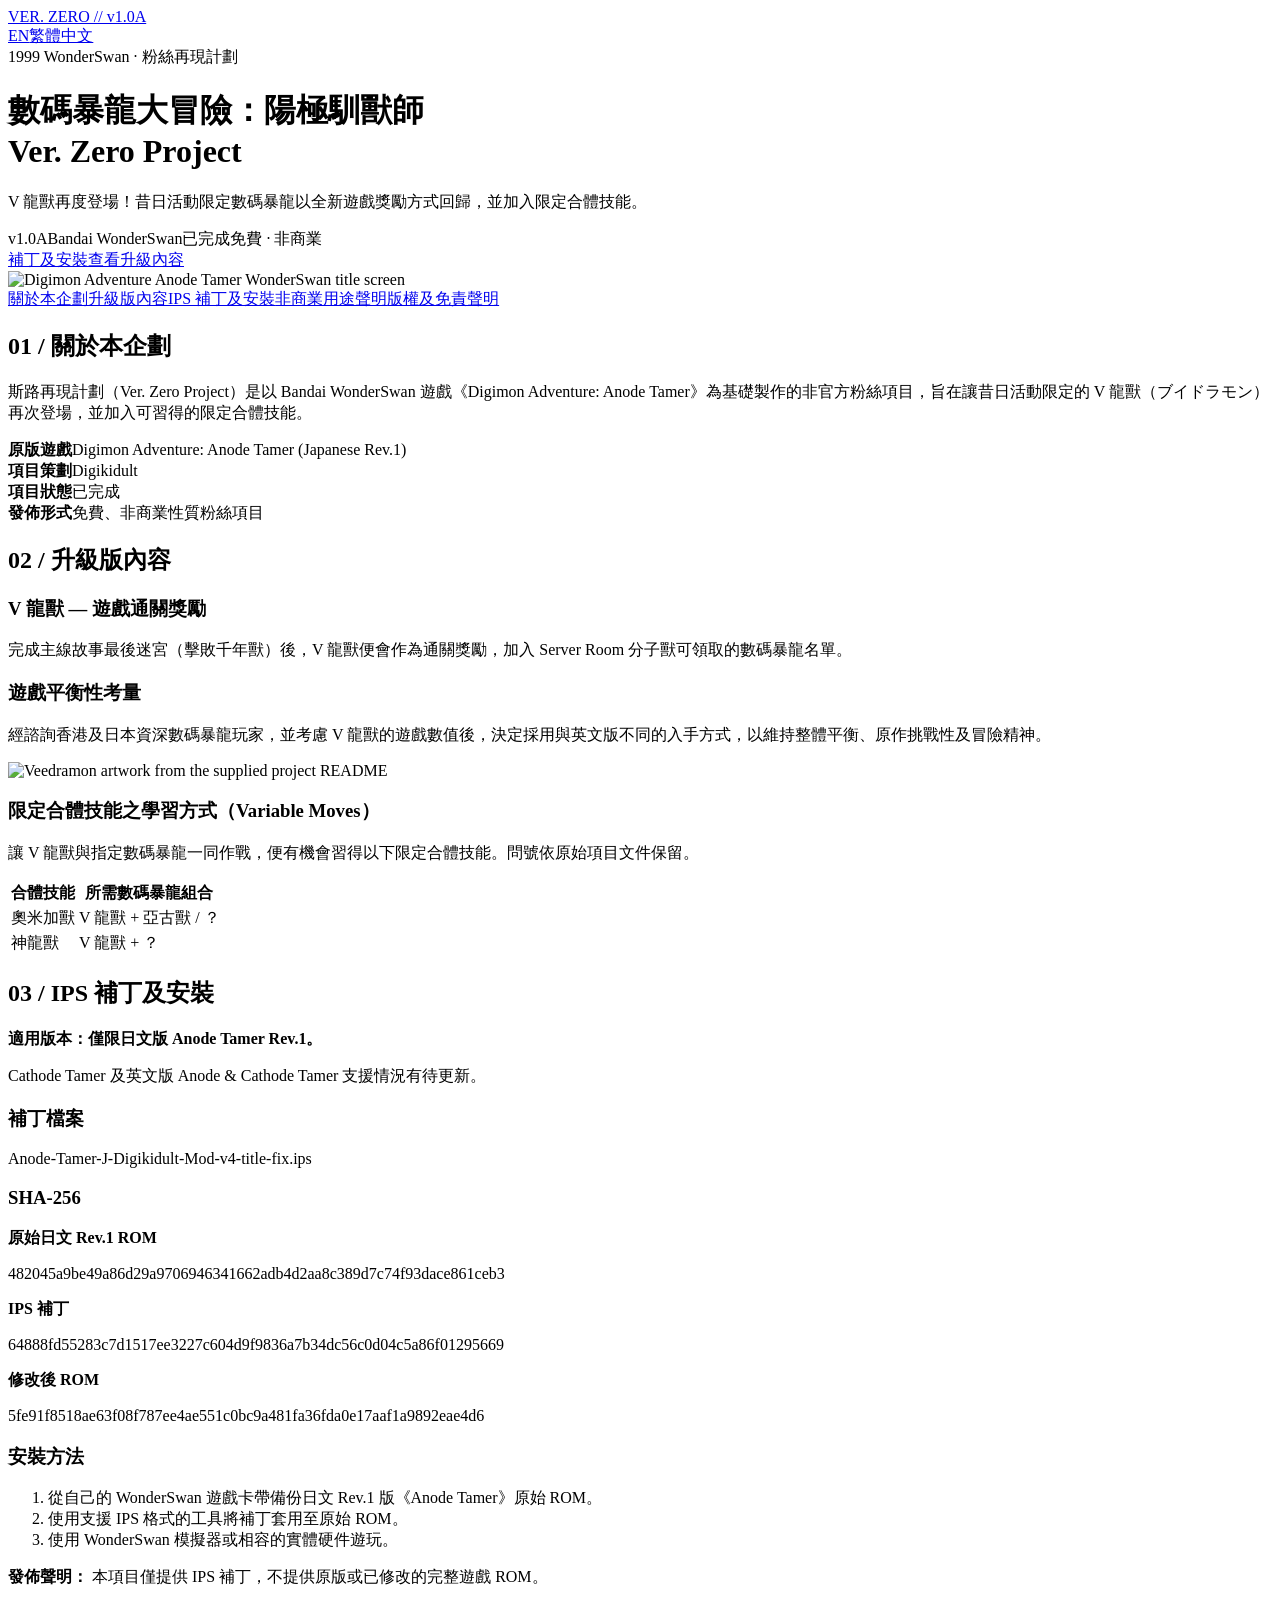
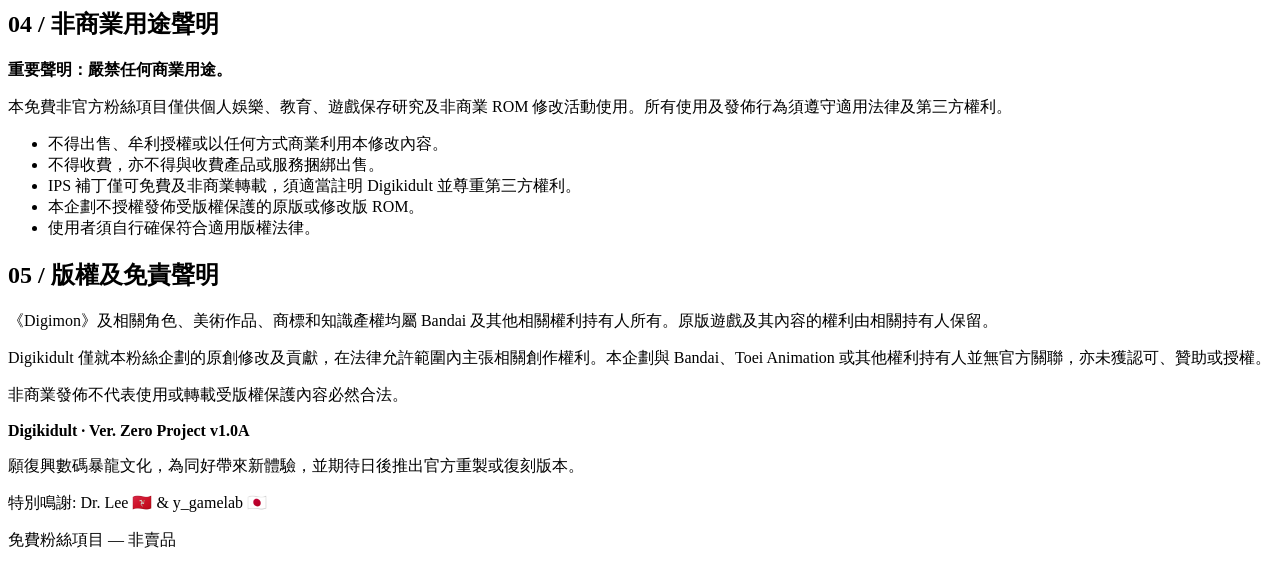
==== index-zh-TW.html @ 40cfbc39 "Add files via upload" ====
<!doctype html><html lang="zh-Hant"><head><meta charset="utf-8"><meta name="viewport" content="width=device-width,initial-scale=1"><meta name="description" content="Digimon Adventure: Anode Tamer — Ver. Zero Project v1.0A. Free non-commercial WonderSwan fan-made IPS patch."><title>Ver. Zero Project v1.0A — 繁體中文</title><link rel="stylesheet" href="assets/style.css"><link rel="alternate" hreflang="en" href="index.html"><link rel="alternate" hreflang="zh-Hant" href="index-zh-TW.html"></head><body><header class="top"><div class="wrap topin"><a class="brand" href="#top">VER. ZERO // v1.0A</a><div class="lang" aria-label="Language"><a href="index.html" >EN</a><a href="index-zh-TW.html" aria-current="page">繁體中文</a></div></div></header><main id="top"><div class="wrap"><div class="hero"><div class="eyebrow">1999 WonderSwan · 粉絲再現計劃</div><h1>數碼暴龍大冒險：陽極馴獸師<br>Ver. Zero Project</h1><p class="lead">V 龍獸再度登場！昔日活動限定數碼暴龍以全新遊戲獎勵方式回歸，並加入限定合體技能。</p><div class="chips"><span class="chip">v1.0A</span><span class="chip">Bandai WonderSwan</span><span class="chip">已完成</span><span class="chip">免費 · 非商業</span></div><div class="actions"><a class="btn" href="#patch">補丁及安裝</a><a class="btn alt" href="#features">查看升級內容</a></div><img class="heroimg" src="assets/title-screen.jpg" alt="Digimon Adventure Anode Tamer WonderSwan title screen"></div><nav class="links" aria-label="Sections"><a href="#about">關於本企劃</a><a href="#features">升級版內容</a><a href="#patch">IPS 補丁及安裝</a><a href="#terms">非商業用途聲明</a><a href="#legal">版權及免責聲明</a></nav></div>
<section class="content" id="about"><div class="wrap"><h2>01 / 關於本企劃</h2><p>斯路再現計劃（Ver. Zero Project）是以 Bandai WonderSwan 遊戲《Digimon Adventure: Anode Tamer》為基礎製作的非官方粉絲項目，旨在讓昔日活動限定的 V 龍獸（ブイドラモン）再次登場，並加入可習得的限定合體技能。</p><div class="meta"><div><strong>原版遊戲</strong>Digimon Adventure: Anode Tamer (Japanese Rev.1)</div><div><strong>項目策劃</strong>Digikidult</div><div><strong>項目狀態</strong>已完成</div><div><strong>發佈形式</strong>免費、非商業性質粉絲項目</div></div></div></section>
<section class="content" id="features"><div class="wrap"><h2>02 / 升級版內容</h2><div class="feature"><div><h3>V 龍獸 — 遊戲通關獎勵</h3><p>完成主線故事最後迷宮（擊敗千年獸）後，V 龍獸便會作為通關獎勵，加入 Server Room 分子獸可領取的數碼暴龍名單。</p><h3>遊戲平衡性考量</h3><p>經諮詢香港及日本資深數碼暴龍玩家，並考慮 V 龍獸的遊戲數值後，決定採用與英文版不同的入手方式，以維持整體平衡、原作挑戰性及冒險精神。</p></div><img src="assets/veedramon.jpg" alt="Veedramon artwork from the supplied project README"></div><div class="panel"><h3>限定合體技能之學習方式（Variable Moves）</h3><p>讓 V 龍獸與指定數碼暴龍一同作戰，便有機會習得以下限定合體技能。問號依原始項目文件保留。</p><div class="tablewrap"><table><thead><tr><th>合體技能</th><th>所需數碼暴龍組合</th></tr></thead><tbody><tr><td>奧米加獸</td><td>V 龍獸 + 亞古獸 / ？</td></tr><tr><td>神龍獸</td><td>V 龍獸 + ？</td></tr></tbody></table></div></div></div></section>
<section class="content" id="patch"><div class="wrap"><h2>03 / IPS 補丁及安裝</h2><div class="notice"><strong>適用版本：僅限日文版 Anode Tamer Rev.1。</strong><p>Cathode Tamer 及英文版 Anode & Cathode Tamer 支援情況有待更新。</p></div><h3>補丁檔案</h3><div class="hash">Anode-Tamer-J-Digikidult-Mod-v4-title-fix.ips</div><h3>SHA-256</h3><p><strong>原始日文 Rev.1 ROM</strong></p><div class="hash">482045a9be49a86d29a9706946341662adb4d2aa8c389d7c74f93dace861ceb3</div><p><strong>IPS 補丁</strong></p><div class="hash">64888fd55283c7d1517ee3227c604d9f9836a7b34dc56c0d04c5a86f01295669</div><p><strong>修改後 ROM</strong></p><div class="hash">5fe91f8518ae63f08f787ee4ae551c0bc9a481fa36fda0e17aaf1a9892eae4d6</div><h3>安裝方法</h3><ol><li>從自己的 WonderSwan 遊戲卡帶備份日文 Rev.1 版《Anode Tamer》原始 ROM。</li><li>使用支援 IPS 格式的工具將補丁套用至原始 ROM。</li><li>使用 WonderSwan 模擬器或相容的實體硬件遊玩。</li></ol><p><strong>發佈聲明：</strong> 本項目僅提供 IPS 補丁，不提供原版或已修改的完整遊戲 ROM。</p></div></section>
<section class="content" id="terms"><div class="wrap"><h2>04 / 非商業用途聲明</h2><div class="notice"><strong>重要聲明：嚴禁任何商業用途。</strong></div><p>本免費非官方粉絲項目僅供個人娛樂、教育、遊戲保存研究及非商業 ROM 修改活動使用。所有使用及發佈行為須遵守適用法律及第三方權利。</p><ul><li>不得出售、牟利授權或以任何方式商業利用本修改內容。</li><li>不得收費，亦不得與收費產品或服務捆綁出售。</li><li>IPS 補丁僅可免費及非商業轉載，須適當註明 Digikidult 並尊重第三方權利。</li><li>本企劃不授權發佈受版權保護的原版或修改版 ROM。</li><li>使用者須自行確保符合適用版權法律。</li></ul></div></section>
<section class="content" id="legal"><div class="wrap"><h2>05 / 版權及免責聲明</h2><p>《Digimon》及相關角色、美術作品、商標和知識產權均屬 Bandai 及其他相關權利持有人所有。原版遊戲及其內容的權利由相關持有人保留。</p><p>Digikidult 僅就本粉絲企劃的原創修改及貢獻，在法律允許範圍內主張相關創作權利。本企劃與 Bandai、Toei Animation 或其他權利持有人並無官方關聯，亦未獲認可、贊助或授權。</p><p>非商業發佈不代表使用或轉載受版權保護內容必然合法。</p></div></section></main><footer><div class="wrap"><strong>Digikidult · Ver. Zero Project v1.0A</strong><p>願復興數碼暴龍文化，為同好帶來新體驗，並期待日後推出官方重製或復刻版本。</p><p>特別鳴謝: Dr. Lee 🇮🇲 &amp; y_gamelab 🇯🇵</p><p>免費粉絲項目 — 非賣品</p></div></footer><script src="assets/site.js" defer></script></body></html>
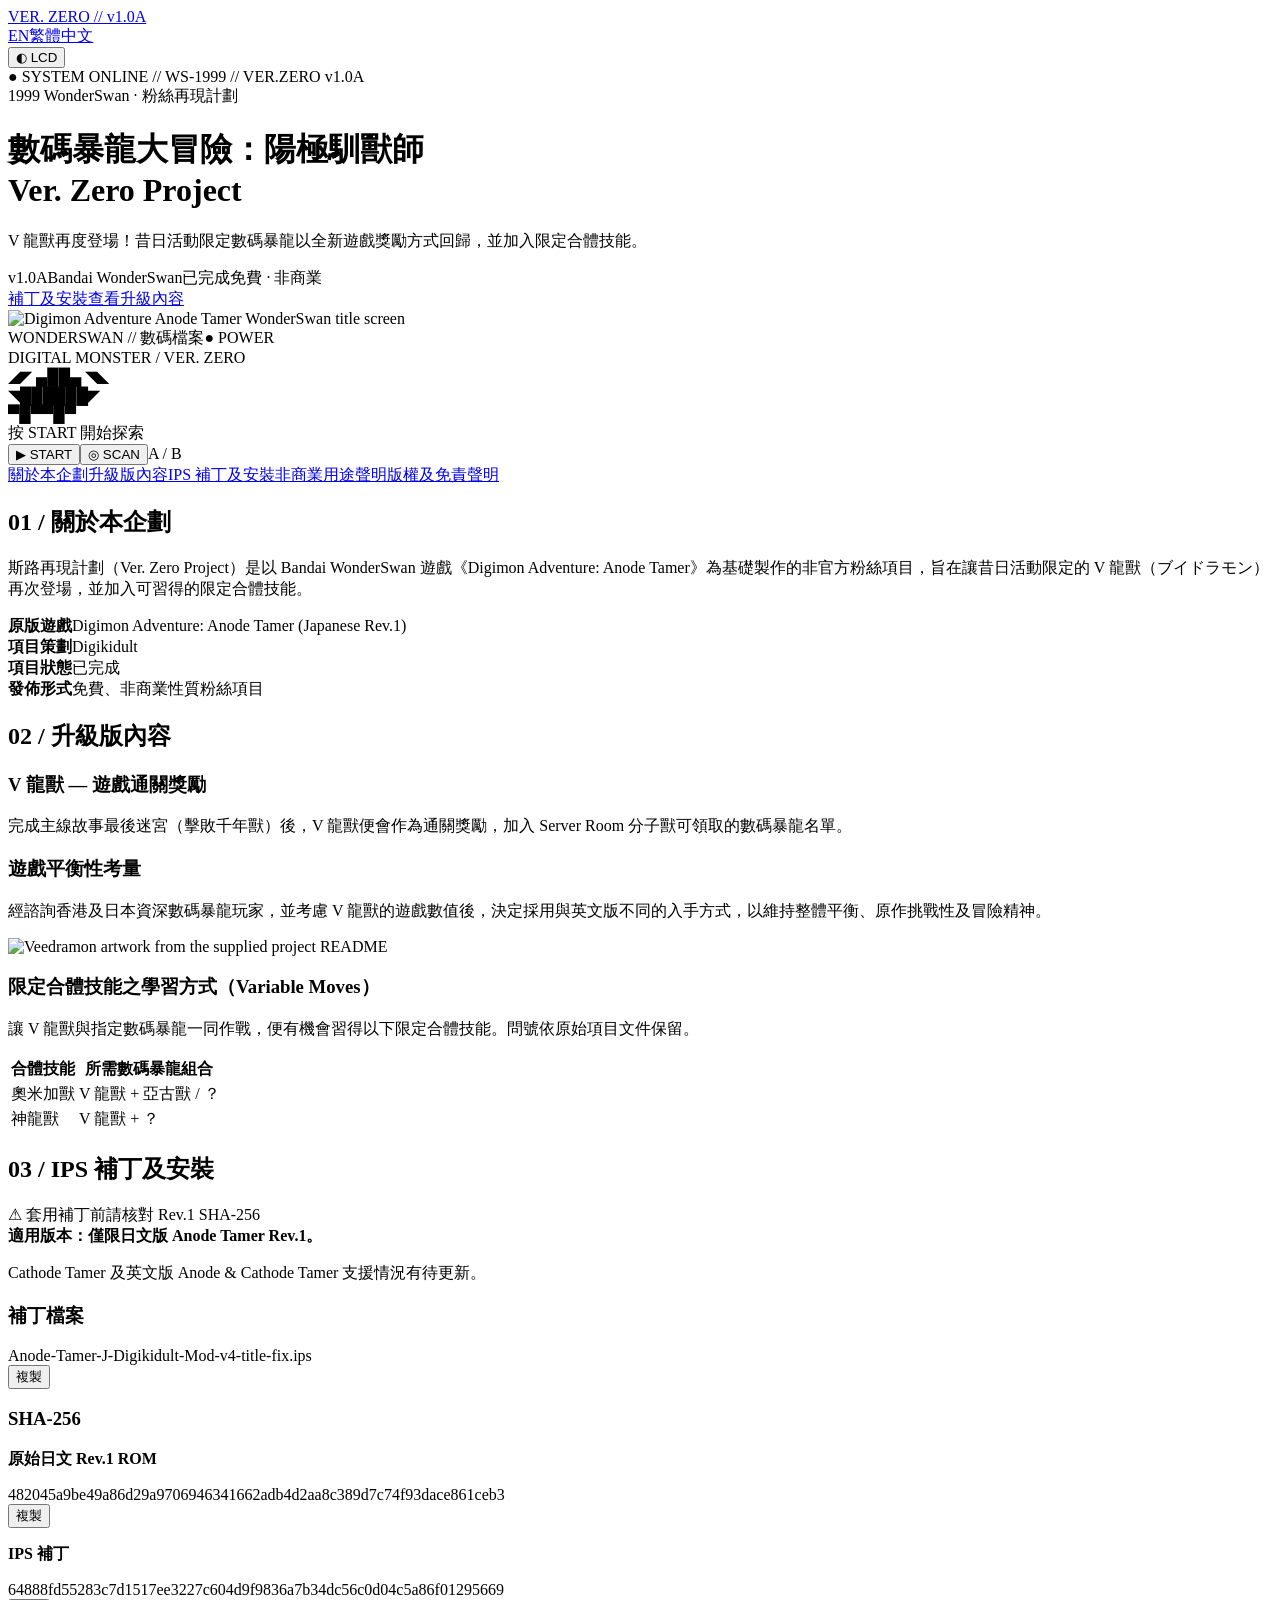
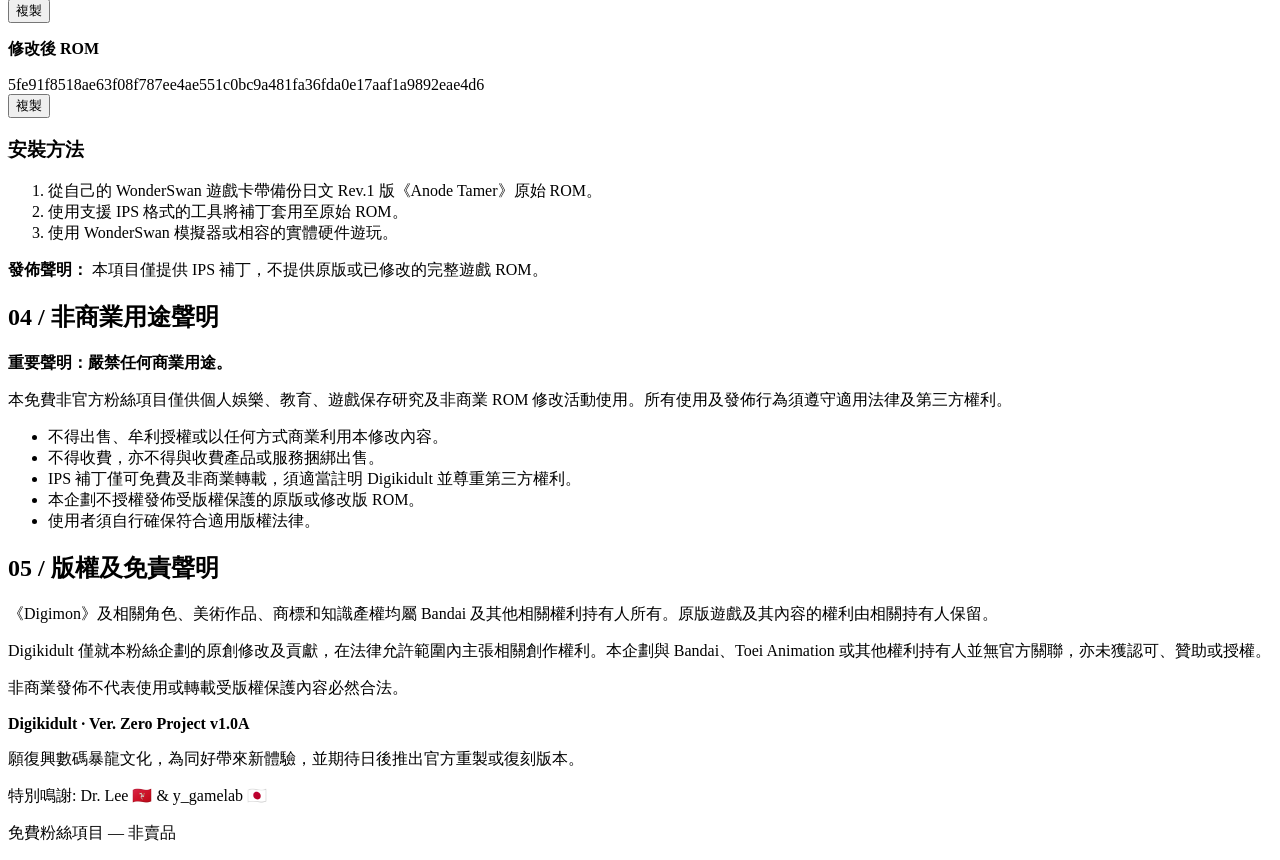
==== commit 31830be5: "Add files via upload" ====
--- a/index-zh-TW.html
+++ b/index-zh-TW.html
@@ -1,6 +1,7 @@
-<!doctype html><html lang="zh-Hant"><head><meta charset="utf-8"><meta name="viewport" content="width=device-width,initial-scale=1"><meta name="description" content="Digimon Adventure: Anode Tamer — Ver. Zero Project v1.0A. Free non-commercial WonderSwan fan-made IPS patch."><title>Ver. Zero Project v1.0A — 繁體中文</title><link rel="stylesheet" href="assets/style.css"><link rel="alternate" hreflang="en" href="index.html"><link rel="alternate" hreflang="zh-Hant" href="index-zh-TW.html"></head><body><header class="top"><div class="wrap topin"><a class="brand" href="#top">VER. ZERO // v1.0A</a><div class="lang" aria-label="Language"><a href="index.html" >EN</a><a href="index-zh-TW.html" aria-current="page">繁體中文</a></div></div></header><main id="top"><div class="wrap"><div class="hero"><div class="eyebrow">1999 WonderSwan · 粉絲再現計劃</div><h1>數碼暴龍大冒險：陽極馴獸師<br>Ver. Zero Project</h1><p class="lead">V 龍獸再度登場！昔日活動限定數碼暴龍以全新遊戲獎勵方式回歸，並加入限定合體技能。</p><div class="chips"><span class="chip">v1.0A</span><span class="chip">Bandai WonderSwan</span><span class="chip">已完成</span><span class="chip">免費 · 非商業</span></div><div class="actions"><a class="btn" href="#patch">補丁及安裝</a><a class="btn alt" href="#features">查看升級內容</a></div><img class="heroimg" src="assets/title-screen.jpg" alt="Digimon Adventure Anode Tamer WonderSwan title screen"></div><nav class="links" aria-label="Sections"><a href="#about">關於本企劃</a><a href="#features">升級版內容</a><a href="#patch">IPS 補丁及安裝</a><a href="#terms">非商業用途聲明</a><a href="#legal">版權及免責聲明</a></nav></div>
+<!DOCTYPE html>
+<html lang="zh-Hant"><head><meta charset="utf-8"/><meta content="width=device-width,initial-scale=1" name="viewport"/><meta content="Digimon Adventure: Anode Tamer — Ver. Zero Project v1.0A. Free non-commercial WonderSwan fan-made IPS patch." name="description"/><title>Ver. Zero Project v1.0A — 繁體中文</title><link href="assets/style.css" rel="stylesheet"/><link href="index.html" hreflang="en" rel="alternate"/><link href="index-zh-TW.html" hreflang="zh-Hant" rel="alternate"/></head><body data-lang="zh"><header class="top"><div class="wrap topin"><a class="brand" href="#top">VER. ZERO // v1.0A</a><div aria-label="Language" class="lang"><a href="index.html">EN</a><a aria-current="page" href="index-zh-TW.html">繁體中文</a></div><button aria-label="Toggle LCD color theme" id="theme-button" title="Toggle LCD theme" type="button">◐ LCD</button></div></header><main id="top"><div class="wrap"><div class="hero pixel-frame"><div aria-label="System status" class="bootbar">● SYSTEM ONLINE    //    WS-1999    //    VER.ZERO v1.0A</div><div class="eyebrow">1999 WonderSwan · 粉絲再現計劃</div><h1>數碼暴龍大冒險：陽極馴獸師<br/>Ver. Zero Project</h1><p class="lead">V 龍獸再度登場！昔日活動限定數碼暴龍以全新遊戲獎勵方式回歸，並加入限定合體技能。</p><div class="chips"><span class="chip">v1.0A</span><span class="chip">Bandai WonderSwan</span><span class="chip">已完成</span><span class="chip">免費 · 非商業</span></div><div class="actions"><a class="btn" href="#patch">補丁及安裝</a><a class="btn alt" href="#features">查看升級內容</a></div><img alt="Digimon Adventure Anode Tamer WonderSwan title screen" class="heroimg zoomable" decoding="async" loading="lazy" src="assets/title-screen.jpg" tabindex="0" title="點擊放大"/><div aria-label="Interactive retro console" class="device-console"><div class="console-top"><span>WONDERSWAN // 數碼檔案</span><span class="power-led">● POWER</span></div><div class="lcd"><div class="lcd-label">DIGITAL MONSTER / VER. ZERO</div><div aria-hidden="true" class="lcd-creature">◢◤ ▄██▄ ◥◣<br/>◥██████◤<br/> ▀█▀▀█▀ </div><div aria-live="polite" id="lcd-message">按 START 開始探索</div><div class="lcd-meter"><span></span><span></span><span></span><span></span><span></span><span></span><span></span><span></span><span></span></div></div><div class="console-controls"><button class="retro-button" id="start-button" type="button">▶ START</button><button class="retro-button" id="scan-button" type="button">◎ SCAN</button><span class="console-tip">A / B</span></div></div></div><nav aria-label="Sections" class="links"><a href="#about">關於本企劃</a><a href="#features">升級版內容</a><a href="#patch">IPS 補丁及安裝</a><a href="#terms">非商業用途聲明</a><a href="#legal">版權及免責聲明</a></nav></div>
 <section class="content" id="about"><div class="wrap"><h2>01 / 關於本企劃</h2><p>斯路再現計劃（Ver. Zero Project）是以 Bandai WonderSwan 遊戲《Digimon Adventure: Anode Tamer》為基礎製作的非官方粉絲項目，旨在讓昔日活動限定的 V 龍獸（ブイドラモン）再次登場，並加入可習得的限定合體技能。</p><div class="meta"><div><strong>原版遊戲</strong>Digimon Adventure: Anode Tamer (Japanese Rev.1)</div><div><strong>項目策劃</strong>Digikidult</div><div><strong>項目狀態</strong>已完成</div><div><strong>發佈形式</strong>免費、非商業性質粉絲項目</div></div></div></section>
-<section class="content" id="features"><div class="wrap"><h2>02 / 升級版內容</h2><div class="feature"><div><h3>V 龍獸 — 遊戲通關獎勵</h3><p>完成主線故事最後迷宮（擊敗千年獸）後，V 龍獸便會作為通關獎勵，加入 Server Room 分子獸可領取的數碼暴龍名單。</p><h3>遊戲平衡性考量</h3><p>經諮詢香港及日本資深數碼暴龍玩家，並考慮 V 龍獸的遊戲數值後，決定採用與英文版不同的入手方式，以維持整體平衡、原作挑戰性及冒險精神。</p></div><img src="assets/veedramon.jpg" alt="Veedramon artwork from the supplied project README"></div><div class="panel"><h3>限定合體技能之學習方式（Variable Moves）</h3><p>讓 V 龍獸與指定數碼暴龍一同作戰，便有機會習得以下限定合體技能。問號依原始項目文件保留。</p><div class="tablewrap"><table><thead><tr><th>合體技能</th><th>所需數碼暴龍組合</th></tr></thead><tbody><tr><td>奧米加獸</td><td>V 龍獸 + 亞古獸 / ？</td></tr><tr><td>神龍獸</td><td>V 龍獸 + ？</td></tr></tbody></table></div></div></div></section>
-<section class="content" id="patch"><div class="wrap"><h2>03 / IPS 補丁及安裝</h2><div class="notice"><strong>適用版本：僅限日文版 Anode Tamer Rev.1。</strong><p>Cathode Tamer 及英文版 Anode & Cathode Tamer 支援情況有待更新。</p></div><h3>補丁檔案</h3><div class="hash">Anode-Tamer-J-Digikidult-Mod-v4-title-fix.ips</div><h3>SHA-256</h3><p><strong>原始日文 Rev.1 ROM</strong></p><div class="hash">482045a9be49a86d29a9706946341662adb4d2aa8c389d7c74f93dace861ceb3</div><p><strong>IPS 補丁</strong></p><div class="hash">64888fd55283c7d1517ee3227c604d9f9836a7b34dc56c0d04c5a86f01295669</div><p><strong>修改後 ROM</strong></p><div class="hash">5fe91f8518ae63f08f787ee4ae551c0bc9a481fa36fda0e17aaf1a9892eae4d6</div><h3>安裝方法</h3><ol><li>從自己的 WonderSwan 遊戲卡帶備份日文 Rev.1 版《Anode Tamer》原始 ROM。</li><li>使用支援 IPS 格式的工具將補丁套用至原始 ROM。</li><li>使用 WonderSwan 模擬器或相容的實體硬件遊玩。</li></ol><p><strong>發佈聲明：</strong> 本項目僅提供 IPS 補丁，不提供原版或已修改的完整遊戲 ROM。</p></div></section>
+<section class="content" id="features"><div class="wrap"><h2>02 / 升級版內容</h2><div class="feature"><div><h3>V 龍獸 — 遊戲通關獎勵</h3><p>完成主線故事最後迷宮（擊敗千年獸）後，V 龍獸便會作為通關獎勵，加入 Server Room 分子獸可領取的數碼暴龍名單。</p><h3>遊戲平衡性考量</h3><p>經諮詢香港及日本資深數碼暴龍玩家，並考慮 V 龍獸的遊戲數值後，決定採用與英文版不同的入手方式，以維持整體平衡、原作挑戰性及冒險精神。</p></div><img alt="Veedramon artwork from the supplied project README" class="zoomable" decoding="async" loading="lazy" src="assets/veedramon.jpg" tabindex="0" title="點擊放大"/></div><div class="panel"><h3>限定合體技能之學習方式（Variable Moves）</h3><p>讓 V 龍獸與指定數碼暴龍一同作戰，便有機會習得以下限定合體技能。問號依原始項目文件保留。</p><div class="tablewrap"><table><thead><tr><th>合體技能</th><th>所需數碼暴龍組合</th></tr></thead><tbody><tr><td>奧米加獸</td><td>V 龍獸 + 亞古獸 / ？</td></tr><tr><td>神龍獸</td><td>V 龍獸 + ？</td></tr></tbody></table></div></div></div></section>
+<section class="content" id="patch"><div class="wrap"><h2>03 / IPS 補丁及安裝</h2><div class="patch-warning">⚠ 套用補丁前請核對 Rev.1 SHA-256</div><div class="notice"><strong>適用版本：僅限日文版 Anode Tamer Rev.1。</strong><p>Cathode Tamer 及英文版 Anode &amp; Cathode Tamer 支援情況有待更新。</p></div><h3>補丁檔案</h3><div class="hash-row"><div class="hash">Anode-Tamer-J-Digikidult-Mod-v4-title-fix.ips</div><button aria-label="Copy hash or filename" class="copy-btn" data-copy="Anode-Tamer-J-Digikidult-Mod-v4-title-fix.ips" type="button">複製</button></div><h3>SHA-256</h3><p><strong>原始日文 Rev.1 ROM</strong></p><div class="hash-row"><div class="hash">482045a9be49a86d29a9706946341662adb4d2aa8c389d7c74f93dace861ceb3</div><button aria-label="Copy hash or filename" class="copy-btn" data-copy="482045a9be49a86d29a9706946341662adb4d2aa8c389d7c74f93dace861ceb3" type="button">複製</button></div><p><strong>IPS 補丁</strong></p><div class="hash-row"><div class="hash">64888fd55283c7d1517ee3227c604d9f9836a7b34dc56c0d04c5a86f01295669</div><button aria-label="Copy hash or filename" class="copy-btn" data-copy="64888fd55283c7d1517ee3227c604d9f9836a7b34dc56c0d04c5a86f01295669" type="button">複製</button></div><p><strong>修改後 ROM</strong></p><div class="hash-row"><div class="hash">5fe91f8518ae63f08f787ee4ae551c0bc9a481fa36fda0e17aaf1a9892eae4d6</div><button aria-label="Copy hash or filename" class="copy-btn" data-copy="5fe91f8518ae63f08f787ee4ae551c0bc9a481fa36fda0e17aaf1a9892eae4d6" type="button">複製</button></div><h3>安裝方法</h3><ol><li>從自己的 WonderSwan 遊戲卡帶備份日文 Rev.1 版《Anode Tamer》原始 ROM。</li><li>使用支援 IPS 格式的工具將補丁套用至原始 ROM。</li><li>使用 WonderSwan 模擬器或相容的實體硬件遊玩。</li></ol><p><strong>發佈聲明：</strong> 本項目僅提供 IPS 補丁，不提供原版或已修改的完整遊戲 ROM。</p></div></section>
 <section class="content" id="terms"><div class="wrap"><h2>04 / 非商業用途聲明</h2><div class="notice"><strong>重要聲明：嚴禁任何商業用途。</strong></div><p>本免費非官方粉絲項目僅供個人娛樂、教育、遊戲保存研究及非商業 ROM 修改活動使用。所有使用及發佈行為須遵守適用法律及第三方權利。</p><ul><li>不得出售、牟利授權或以任何方式商業利用本修改內容。</li><li>不得收費，亦不得與收費產品或服務捆綁出售。</li><li>IPS 補丁僅可免費及非商業轉載，須適當註明 Digikidult 並尊重第三方權利。</li><li>本企劃不授權發佈受版權保護的原版或修改版 ROM。</li><li>使用者須自行確保符合適用版權法律。</li></ul></div></section>
-<section class="content" id="legal"><div class="wrap"><h2>05 / 版權及免責聲明</h2><p>《Digimon》及相關角色、美術作品、商標和知識產權均屬 Bandai 及其他相關權利持有人所有。原版遊戲及其內容的權利由相關持有人保留。</p><p>Digikidult 僅就本粉絲企劃的原創修改及貢獻，在法律允許範圍內主張相關創作權利。本企劃與 Bandai、Toei Animation 或其他權利持有人並無官方關聯，亦未獲認可、贊助或授權。</p><p>非商業發佈不代表使用或轉載受版權保護內容必然合法。</p></div></section></main><footer><div class="wrap"><strong>Digikidult · Ver. Zero Project v1.0A</strong><p>願復興數碼暴龍文化，為同好帶來新體驗，並期待日後推出官方重製或復刻版本。</p><p>特別鳴謝: Dr. Lee 🇮🇲 &amp; y_gamelab 🇯🇵</p><p>免費粉絲項目 — 非賣品</p></div></footer><script src="assets/site.js" defer></script></body></html>+<section class="content" id="legal"><div class="wrap"><h2>05 / 版權及免責聲明</h2><p>《Digimon》及相關角色、美術作品、商標和知識產權均屬 Bandai 及其他相關權利持有人所有。原版遊戲及其內容的權利由相關持有人保留。</p><p>Digikidult 僅就本粉絲企劃的原創修改及貢獻，在法律允許範圍內主張相關創作權利。本企劃與 Bandai、Toei Animation 或其他權利持有人並無官方關聯，亦未獲認可、贊助或授權。</p><p>非商業發佈不代表使用或轉載受版權保護內容必然合法。</p></div></section></main><footer><div class="wrap"><strong>Digikidult · Ver. Zero Project v1.0A</strong><p>願復興數碼暴龍文化，為同好帶來新體驗，並期待日後推出官方重製或復刻版本。</p><p>特別鳴謝: Dr. Lee 🇮🇲 &amp; y_gamelab 🇯🇵</p><p>免費粉絲項目 — 非賣品</p></div></footer><script defer="" src="assets/site.js"></script><dialog aria-label="Image preview" id="image-dialog"><button aria-label="Close" class="dialog-close" type="button">✕</button><img alt="Enlarged project image"/></dialog></body></html>
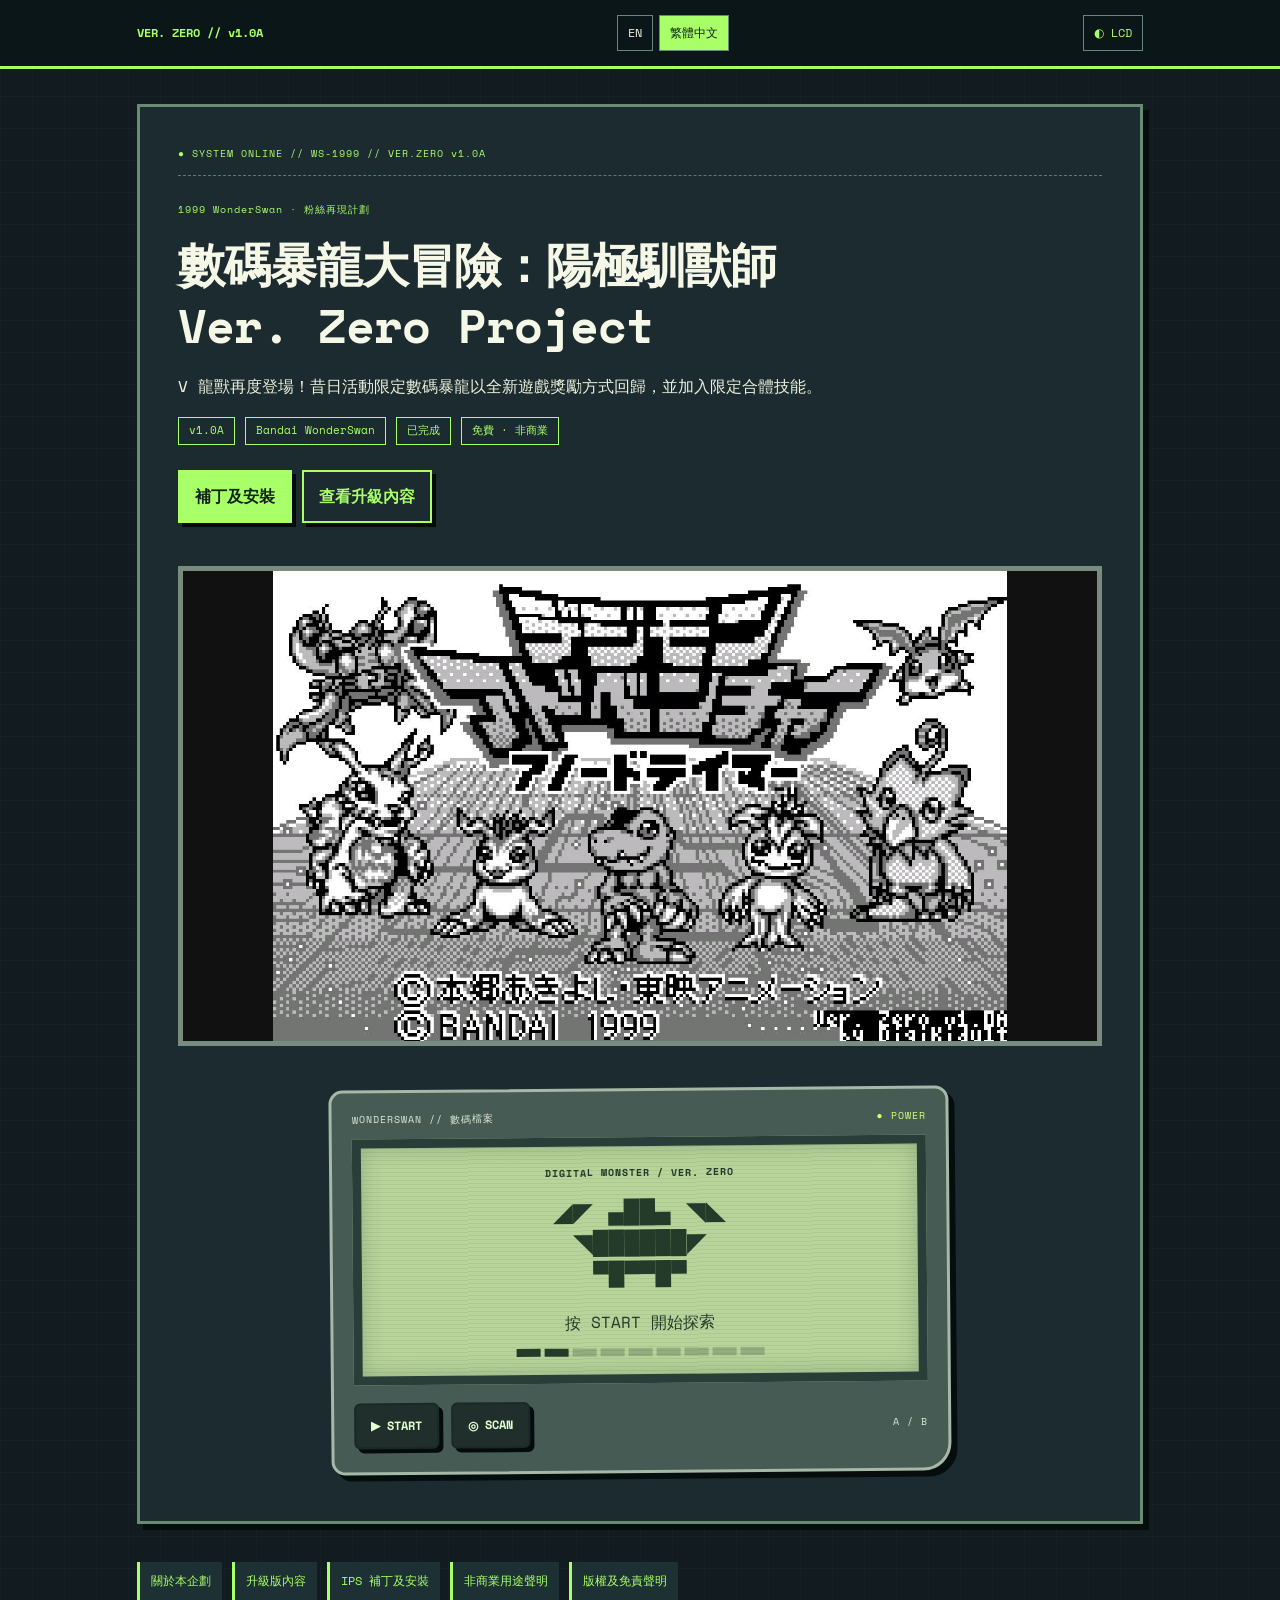
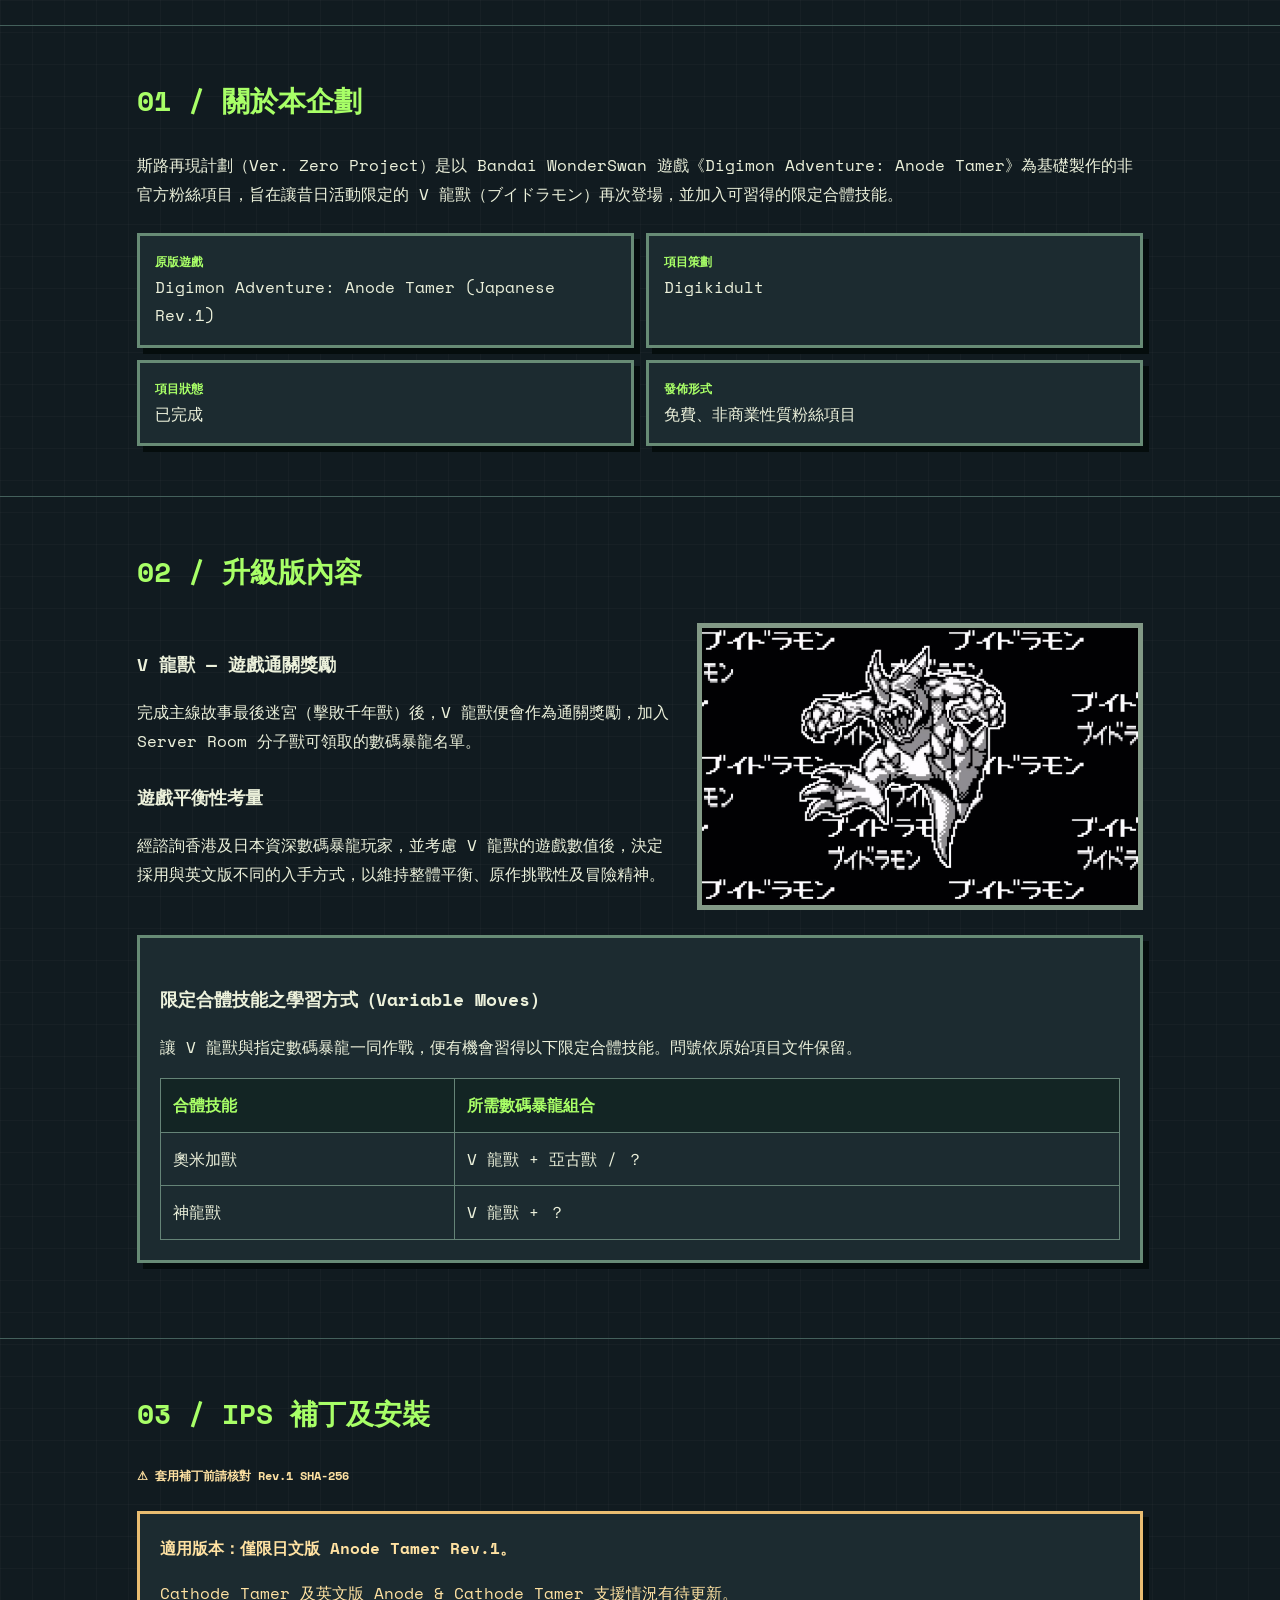
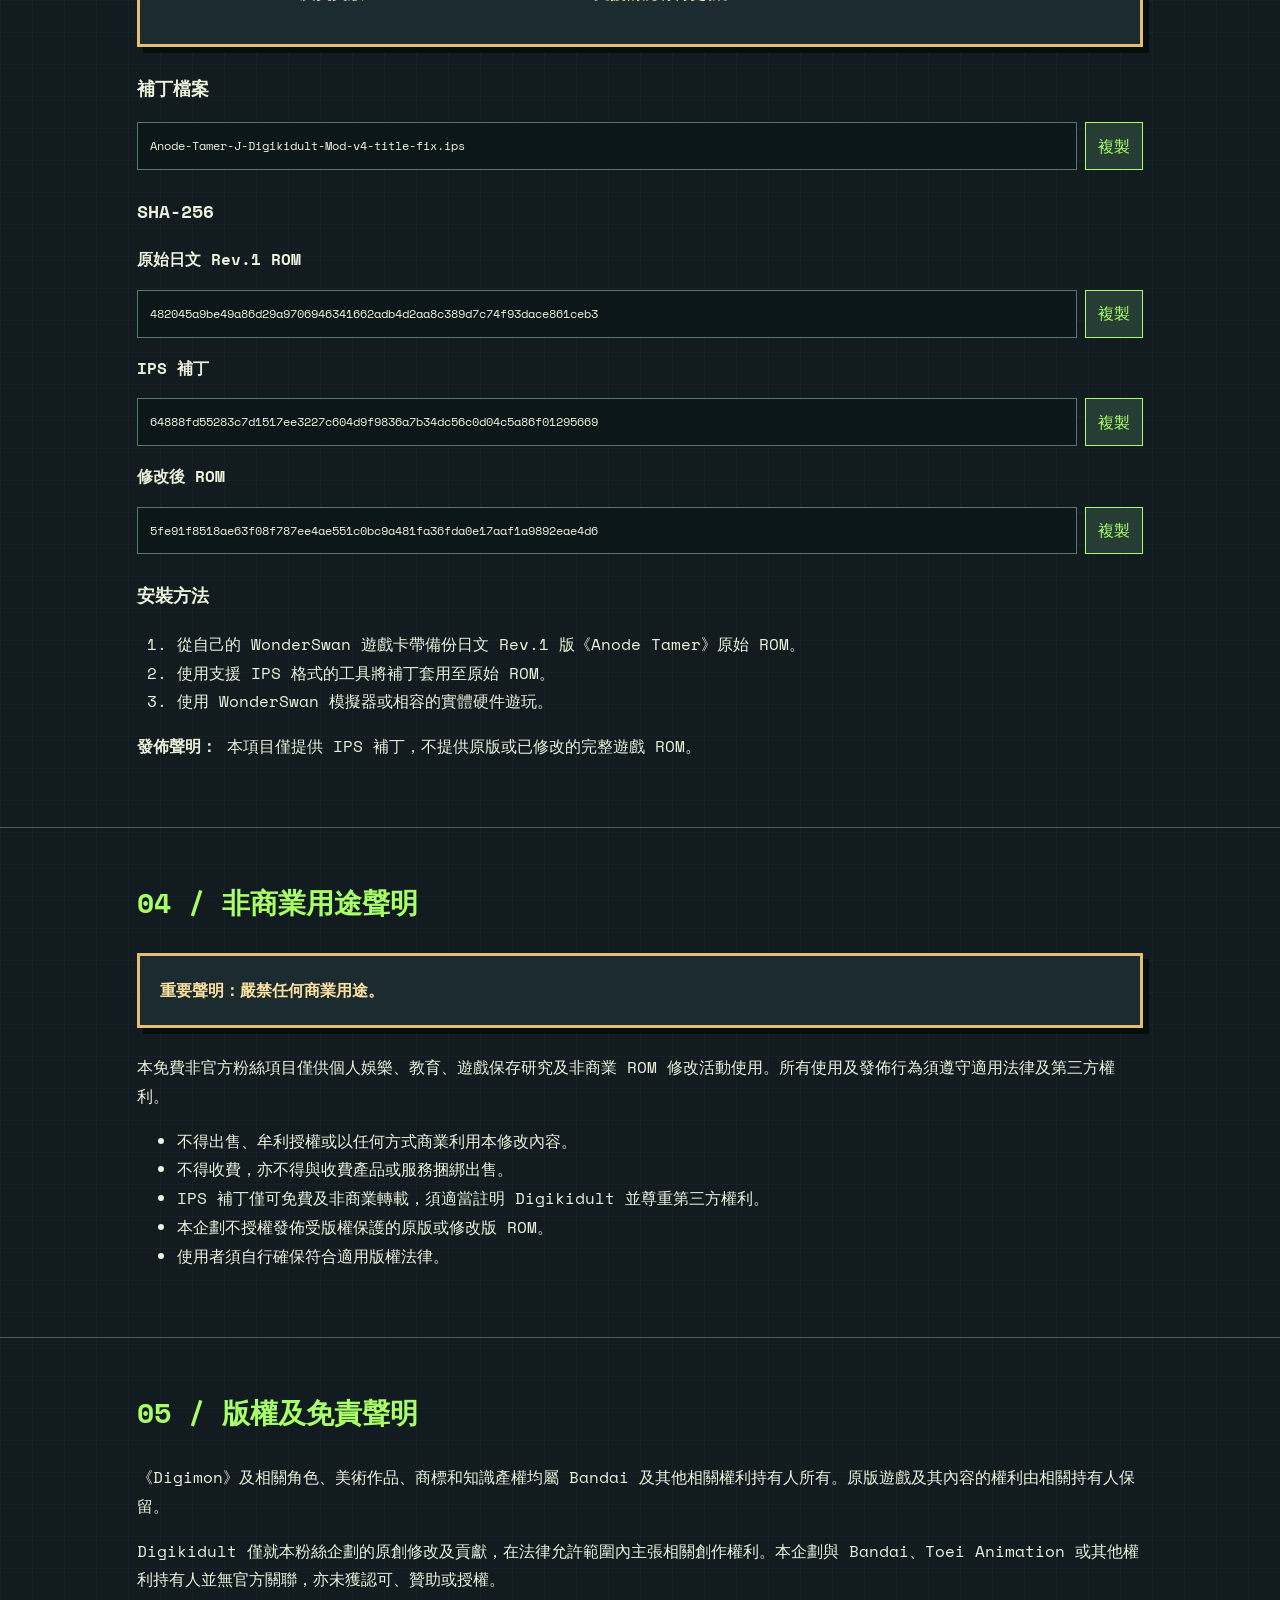
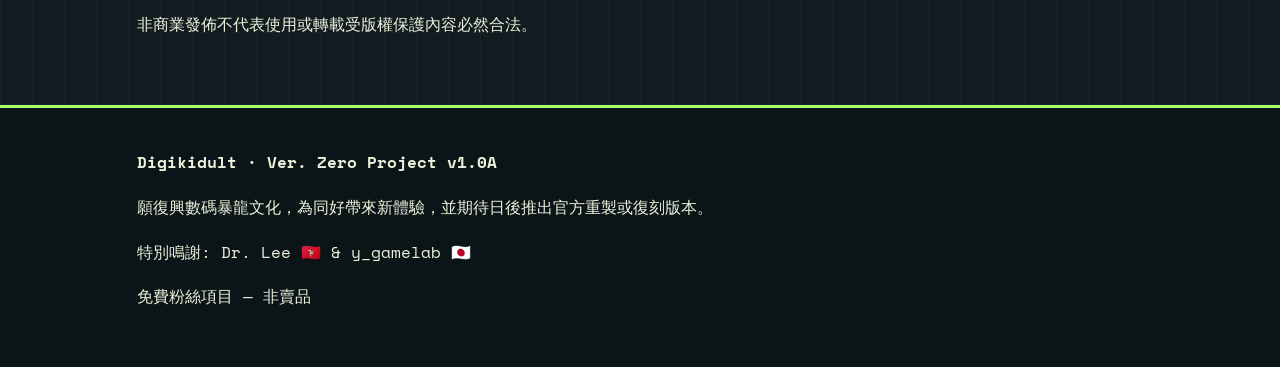
==== commit 37cd4fe1: "Add files via upload" ====
--- a/index-zh-TW.html
+++ b/index-zh-TW.html
@@ -1,7 +1,10 @@
 <!DOCTYPE html>
-<html lang="zh-Hant"><head><meta charset="utf-8"/><meta content="width=device-width,initial-scale=1" name="viewport"/><meta content="Digimon Adventure: Anode Tamer — Ver. Zero Project v1.0A. Free non-commercial WonderSwan fan-made IPS patch." name="description"/><title>Ver. Zero Project v1.0A — 繁體中文</title><link href="assets/style.css" rel="stylesheet"/><link href="index.html" hreflang="en" rel="alternate"/><link href="index-zh-TW.html" hreflang="zh-Hant" rel="alternate"/></head><body data-lang="zh"><header class="top"><div class="wrap topin"><a class="brand" href="#top">VER. ZERO // v1.0A</a><div aria-label="Language" class="lang"><a href="index.html">EN</a><a aria-current="page" href="index-zh-TW.html">繁體中文</a></div><button aria-label="Toggle LCD color theme" id="theme-button" title="Toggle LCD theme" type="button">◐ LCD</button></div></header><main id="top"><div class="wrap"><div class="hero pixel-frame"><div aria-label="System status" class="bootbar">● SYSTEM ONLINE    //    WS-1999    //    VER.ZERO v1.0A</div><div class="eyebrow">1999 WonderSwan · 粉絲再現計劃</div><h1>數碼暴龍大冒險：陽極馴獸師<br/>Ver. Zero Project</h1><p class="lead">V 龍獸再度登場！昔日活動限定數碼暴龍以全新遊戲獎勵方式回歸，並加入限定合體技能。</p><div class="chips"><span class="chip">v1.0A</span><span class="chip">Bandai WonderSwan</span><span class="chip">已完成</span><span class="chip">免費 · 非商業</span></div><div class="actions"><a class="btn" href="#patch">補丁及安裝</a><a class="btn alt" href="#features">查看升級內容</a></div><img alt="Digimon Adventure Anode Tamer WonderSwan title screen" class="heroimg zoomable" decoding="async" loading="lazy" src="assets/title-screen.jpg" tabindex="0" title="點擊放大"/><div aria-label="Interactive retro console" class="device-console"><div class="console-top"><span>WONDERSWAN // 數碼檔案</span><span class="power-led">● POWER</span></div><div class="lcd"><div class="lcd-label">DIGITAL MONSTER / VER. ZERO</div><div aria-hidden="true" class="lcd-creature">◢◤ ▄██▄ ◥◣<br/>◥██████◤<br/> ▀█▀▀█▀ </div><div aria-live="polite" id="lcd-message">按 START 開始探索</div><div class="lcd-meter"><span></span><span></span><span></span><span></span><span></span><span></span><span></span><span></span><span></span></div></div><div class="console-controls"><button class="retro-button" id="start-button" type="button">▶ START</button><button class="retro-button" id="scan-button" type="button">◎ SCAN</button><span class="console-tip">A / B</span></div></div></div><nav aria-label="Sections" class="links"><a href="#about">關於本企劃</a><a href="#features">升級版內容</a><a href="#patch">IPS 補丁及安裝</a><a href="#terms">非商業用途聲明</a><a href="#legal">版權及免責聲明</a></nav></div>
+<html lang="zh-Hant"><head><meta charset="utf-8"/><meta content="width=device-width,initial-scale=1" name="viewport"/><meta content="Digimon Adventure: Anode Tamer — Ver. Zero Project v1.0A. Free non-commercial WonderSwan fan-made IPS patch." name="description"/><title>Ver. Zero Project v1.0A — 繁體中文</title><style>@import url('https://fonts.googleapis.com/css2?family=Press+Start+2P&family=Space+Mono:wght@400;700&display=swap');
+:root{--bg:#111b20;--surface:#1c2b30;--surface2:#23383d;--ink:#ecf1db;--muted:#b5c4b7;--accent:#a8ff67;--border:#577b70;--lcd:#b8d49a;--lcd-ink:#243b2a}*{box-sizing:border-box}html{scroll-behavior:smooth;scroll-padding-top:90px}body{margin:0;color:var(--ink);background:var(--bg);font-family:'Space Mono',ui-monospace,monospace;line-height:1.8;background-image:linear-gradient(#ffffff06 1px,transparent 1px),linear-gradient(90deg,#ffffff06 1px,transparent 1px);background-size:32px 32px}body.lcd-alt{--accent:#7de2ff;--lcd:#acd5e2;--lcd-ink:#1e4255}a{color:var(--accent)}button{font:inherit;cursor:pointer}button:focus-visible,a:focus-visible,img:focus-visible{outline:3px solid var(--accent);outline-offset:4px}.wrap{max-width:1050px;margin:auto;padding:0 22px}.top{position:sticky;top:0;z-index:10;background:#0c171af2;border-bottom:3px solid var(--accent);backdrop-filter:blur(12px)}.topin{display:flex;gap:15px;align-items:center;justify-content:space-between;min-height:66px;flex-wrap:wrap}.brand{text-decoration:none;font-size:12px;color:var(--accent);font-weight:bold}.lang{display:flex;gap:6px}.lang a,#theme-button{padding:6px 10px;border:1px solid #68877a;text-decoration:none;color:var(--ink);font-size:12px;background:transparent}.lang a[aria-current=page]{background:var(--accent);color:#112017}#theme-button{color:var(--accent)}.hero{margin:35px 0 20px;padding:clamp(18px,4vw,38px);background:var(--surface);position:relative}.pixel-frame,.panel,.meta>div,.notice,.device-console{border:3px solid #678b75;box-shadow:6px 6px 0 #050d0d}.bootbar,.eyebrow,.lcd-label,.console-top,.console-tip{font-size:10px;letter-spacing:1px;color:var(--accent)}.bootbar{border-bottom:1px dashed #5b7c68;padding-bottom:12px;margin-bottom:25px}.hero h1{font-size:clamp(25px,4vw,47px);line-height:1.3;margin:15px 0;color:#f5f7e7;letter-spacing:-1px}.lead{font-size:16px;max-width:780px}.chips,.actions,.links{display:flex;gap:10px;flex-wrap:wrap}.chip{font-size:11px;padding:3px 10px;border:1px solid var(--accent);color:var(--accent)}.actions{margin:25px 0}.btn,.retro-button{display:inline-block;border:2px solid var(--accent);background:var(--accent);color:#12241a;text-decoration:none;font-weight:bold;padding:10px 15px;box-shadow:4px 4px 0 #050b0c}.btn.alt{background:transparent;color:var(--accent)}.btn:hover,.retro-button:hover{transform:translate(2px,2px);box-shadow:2px 2px 0 #050b0c}.heroimg{margin-top:18px;width:100%;max-height:480px;object-fit:contain;background:#111;border:5px solid #778c7e;image-rendering:auto}.links{padding:18px 0 25px}.links a{padding:8px 11px;background:#1d3033;text-decoration:none;border-left:3px solid var(--accent);font-size:12px}.content{padding:50px 0;border-top:1px solid #44605b}.content h2{font-size:clamp(20px,3vw,28px);color:var(--accent);margin:0 0 25px}.content h3{font-size:18px;margin-top:25px}.meta{display:grid;grid-template-columns:repeat(2,minmax(0,1fr));gap:12px;margin-top:24px}.meta>div{padding:15px;background:var(--surface);overflow-wrap:anywhere}.meta strong{display:block;color:var(--accent);font-size:12px}.feature{display:grid;grid-template-columns:1.2fr 1fr;gap:25px;align-items:start}.feature img{width:100%;border:5px solid #829986;background:#080c0b}.panel,.notice{padding:20px;background:var(--surface);margin:25px 0}.notice,.patch-warning{border-color:#e9bd71;color:#ffe2a2}.patch-warning{margin:20px 0;font-weight:bold;font-size:12px}.tablewrap{overflow-x:auto}table{border-collapse:collapse;width:100%}th,td{border:1px solid #658477;padding:12px;text-align:left}th{color:var(--accent);background:#132524}.hash-row{display:flex;align-items:stretch;gap:8px;margin:10px 0}.hash{flex:1;min-width:0;overflow-wrap:anywhere;background:#0b1719;padding:12px;border:1px solid #58766a;font-size:12px}.copy-btn{background:#263d36;color:var(--accent);border:1px solid var(--accent);padding:0 12px}.copy-btn:hover{background:#3a5548}footer{background:#0b1518;padding:40px 0;border-top:3px solid var(--accent)}.device-console{max-width:620px;margin:34px auto 10px;padding:18px 20px 23px;background:#455b54;border-radius:14px 14px 28px 14px;border-color:#a6b8a8;transform:rotate(-.5deg)}.console-top{display:flex;justify-content:space-between;gap:10px;color:#dce6d3;margin-bottom:10px}.power-led{color:#d6ff72}.lcd{border:9px solid #293d39;background:var(--lcd);color:var(--lcd-ink);min-height:235px;text-align:center;padding:18px 10px;box-shadow:inset 0 0 20px #233d3540;position:relative;overflow:hidden}.lcd:after{content:'';pointer-events:none;position:absolute;inset:0;background:repeating-linear-gradient(0deg,transparent 0 3px,#18291b12 3px 4px)}.lcd-label{color:var(--lcd-ink);font-weight:bold}.lcd-creature{font-family:monospace;font-size:26px;line-height:1.2;white-space:pre;margin:16px 0;animation:bob 2s steps(2,end) infinite}.lcd-meter{display:flex;gap:4px;justify-content:center;margin-top:12px}.lcd-meter span{height:8px;width:24px;background:var(--lcd-ink);opacity:.25}.lcd-meter span.active{opacity:1}.console-controls{display:flex;align-items:center;gap:12px;margin-top:18px}.retro-button{border-color:#172a25;background:#202f2c;color:#e2ffcf;border-radius:6px;font-size:12px}.console-tip{margin-left:auto;color:#dce6d3}.zoomable{cursor:zoom-in}#image-dialog{border:3px solid var(--accent);padding:15px;background:#0b1719;max-width:min(94vw,1100px);max-height:92vh;color:white}#image-dialog::backdrop{background:#000d}#image-dialog img{display:block;max-width:100%;max-height:78vh;object-fit:contain}.dialog-close{display:block;margin:0 0 10px auto;background:var(--accent);border:0;padding:5px 12px}@keyframes bob{50%{transform:translateY(-6px)}}@media(max-width:650px){.topin{justify-content:center;padding:10px 0}.feature,.meta{grid-template-columns:1fr}.hero{margin-top:20px}.hero h1{font-size:25px}.hash-row{flex-direction:column}.copy-btn{padding:9px}.console-top{font-size:8px}.lcd-creature{font-size:21px}.content{padding:35px 0}}@media(prefers-reduced-motion:reduce){*,*:before,*:after{animation:none!important;scroll-behavior:auto!important}}
+</style><link href="index.html" hreflang="en" rel="alternate"/><link href="index-zh-TW.html" hreflang="zh-Hant" rel="alternate"/></head><body data-lang="zh"><header class="top"><div class="wrap topin"><a class="brand" href="#top">VER. ZERO // v1.0A</a><div aria-label="Language" class="lang"><a href="index.html">EN</a><a aria-current="page" href="index-zh-TW.html">繁體中文</a></div><button aria-label="Toggle LCD color theme" id="theme-button" title="Toggle LCD theme" type="button">◐ LCD</button></div></header><main id="top"><div class="wrap"><div class="hero pixel-frame"><div aria-label="System status" class="bootbar">● SYSTEM ONLINE    //    WS-1999    //    VER.ZERO v1.0A</div><div class="eyebrow">1999 WonderSwan · 粉絲再現計劃</div><h1>數碼暴龍大冒險：陽極馴獸師<br/>Ver. Zero Project</h1><p class="lead">V 龍獸再度登場！昔日活動限定數碼暴龍以全新遊戲獎勵方式回歸，並加入限定合體技能。</p><div class="chips"><span class="chip">v1.0A</span><span class="chip">Bandai WonderSwan</span><span class="chip">已完成</span><span class="chip">免費 · 非商業</span></div><div class="actions"><a class="btn" href="#patch">補丁及安裝</a><a class="btn alt" href="#features">查看升級內容</a></div><img alt="Digimon Adventure Anode Tamer WonderSwan title screen" class="heroimg zoomable" decoding="async" loading="lazy" src="[data-uri]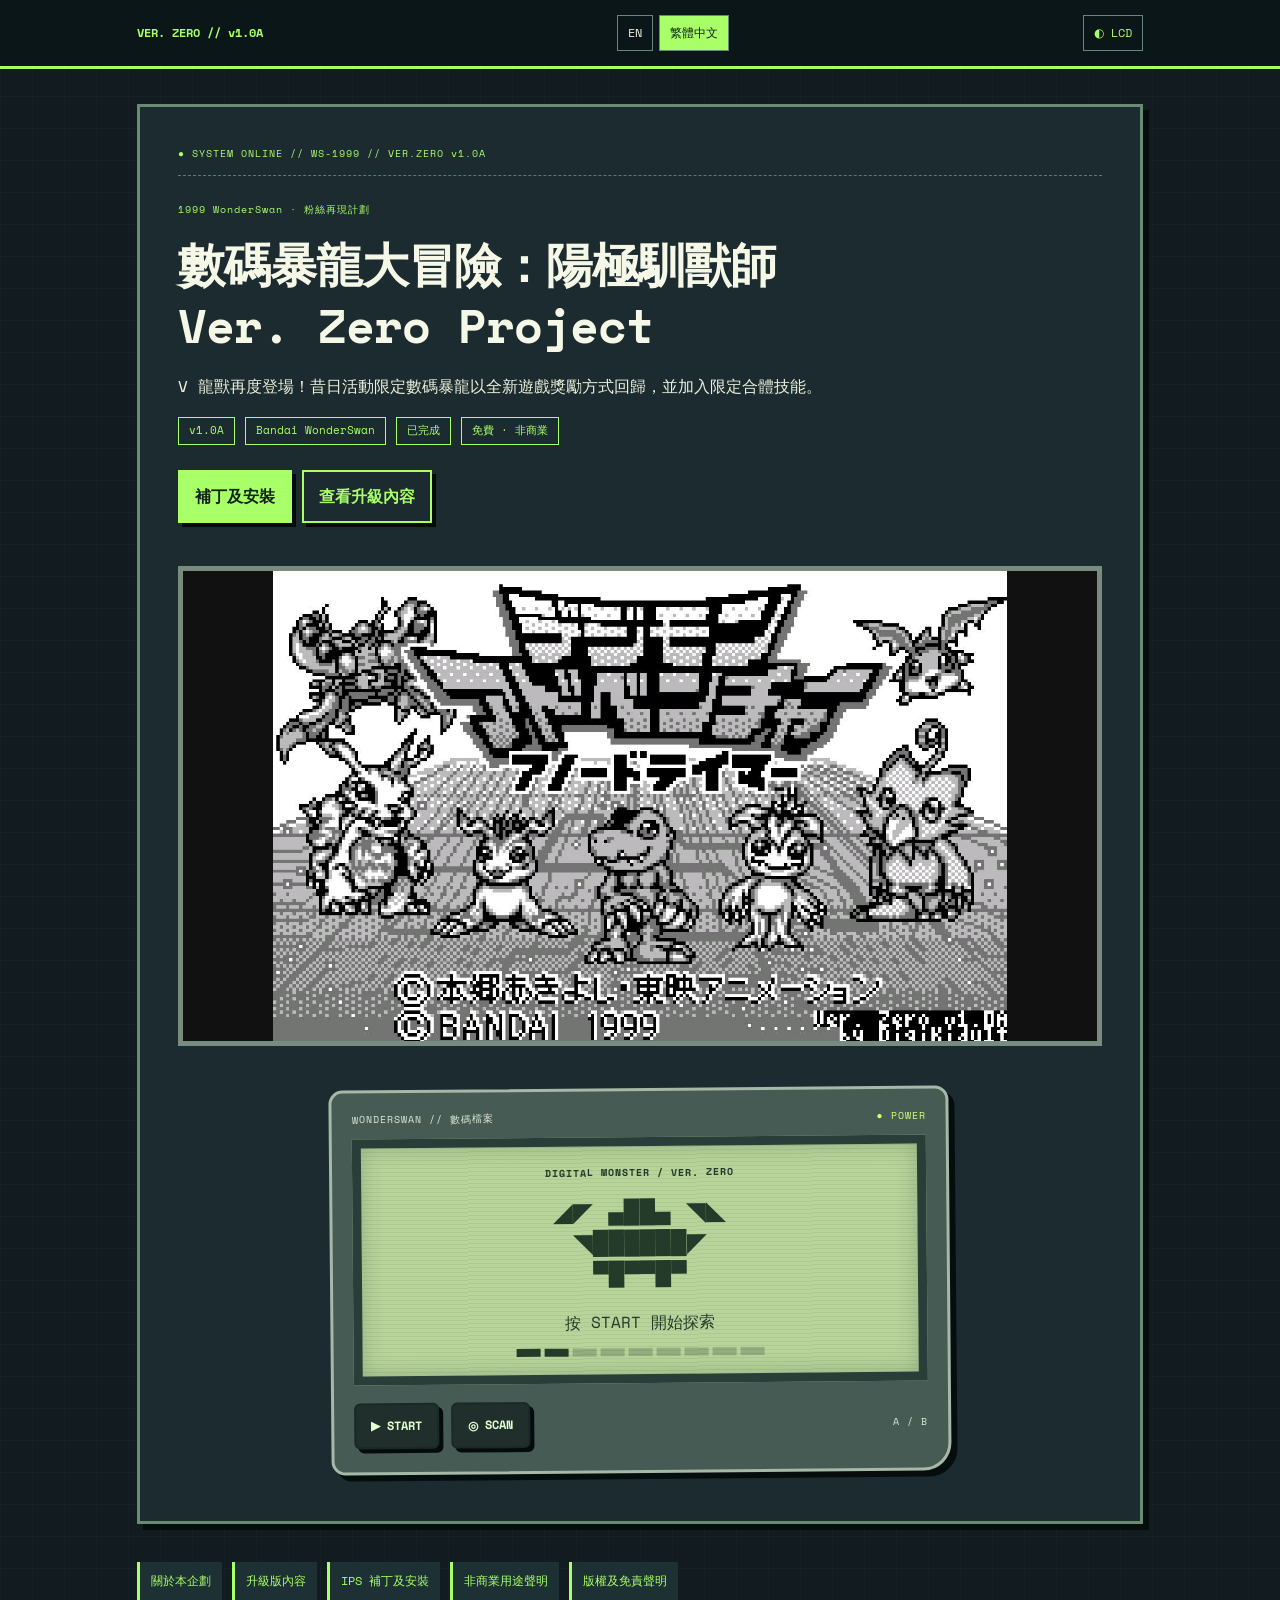
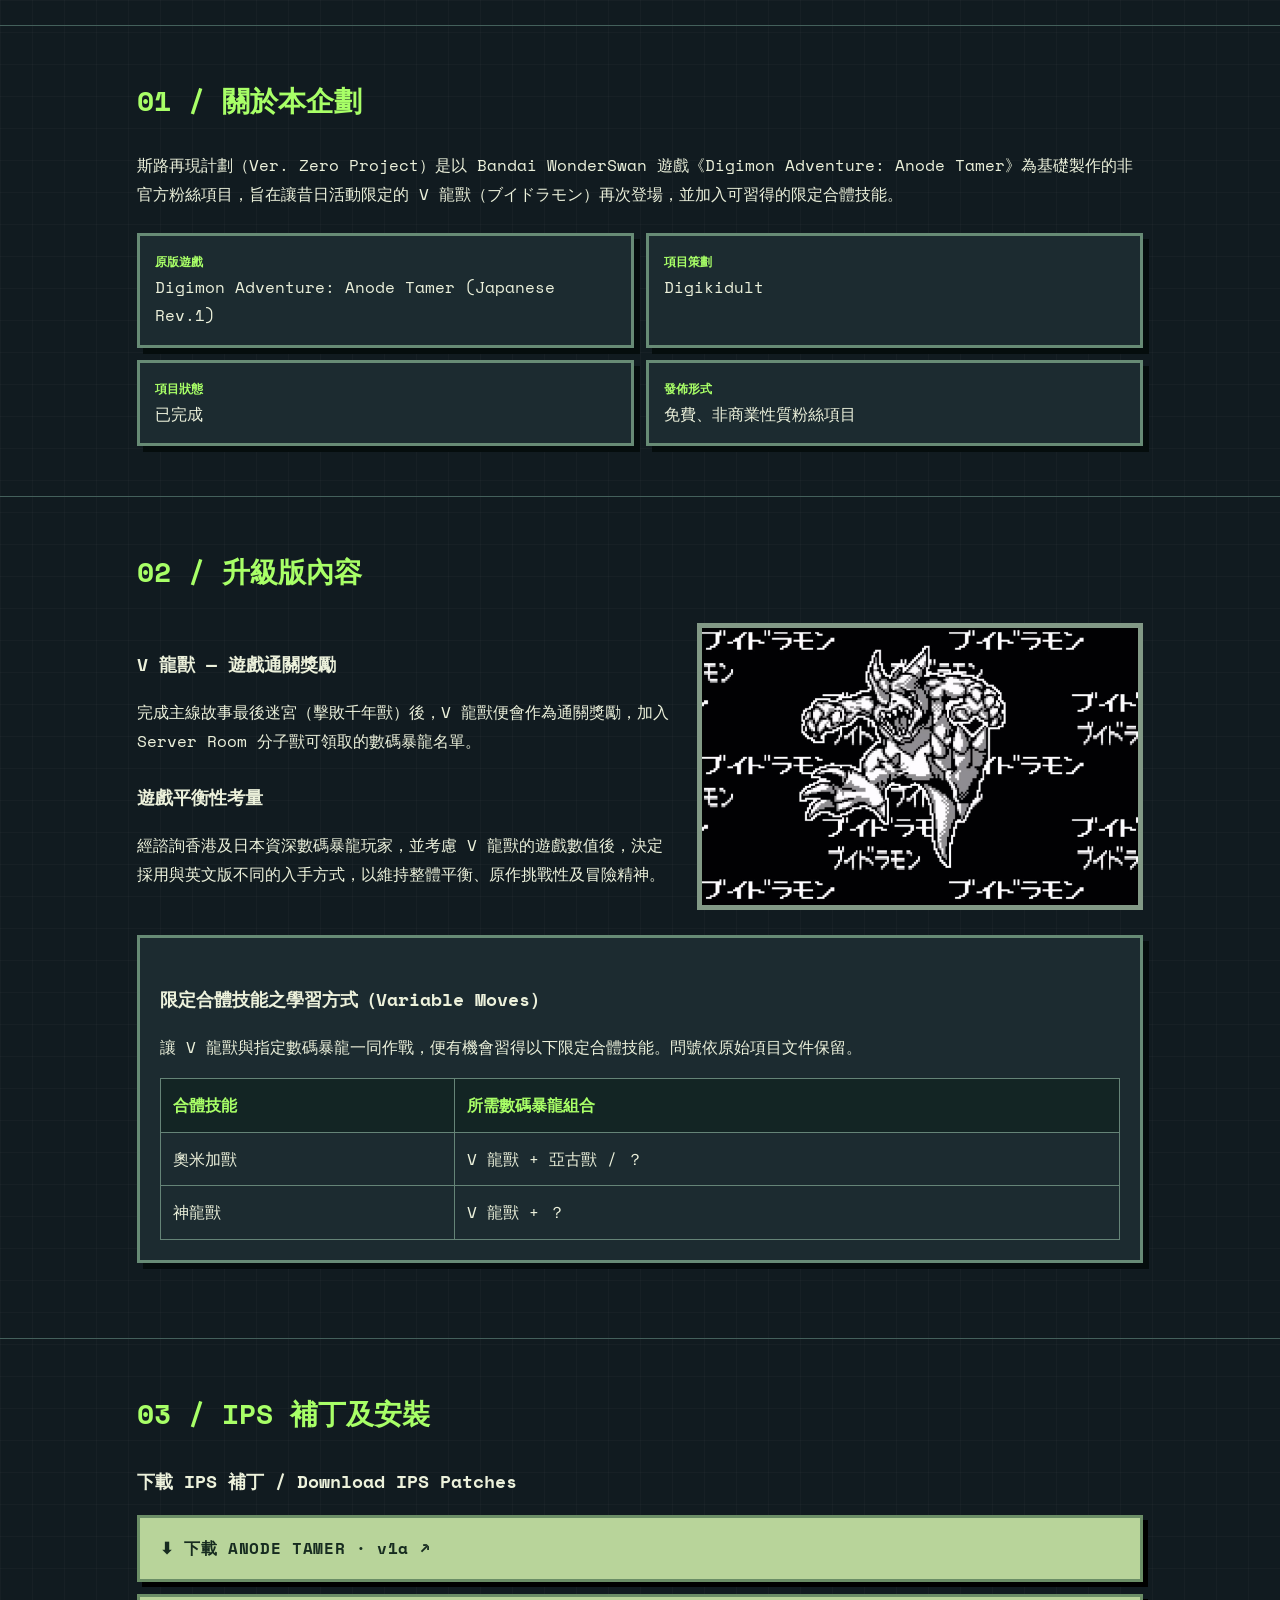
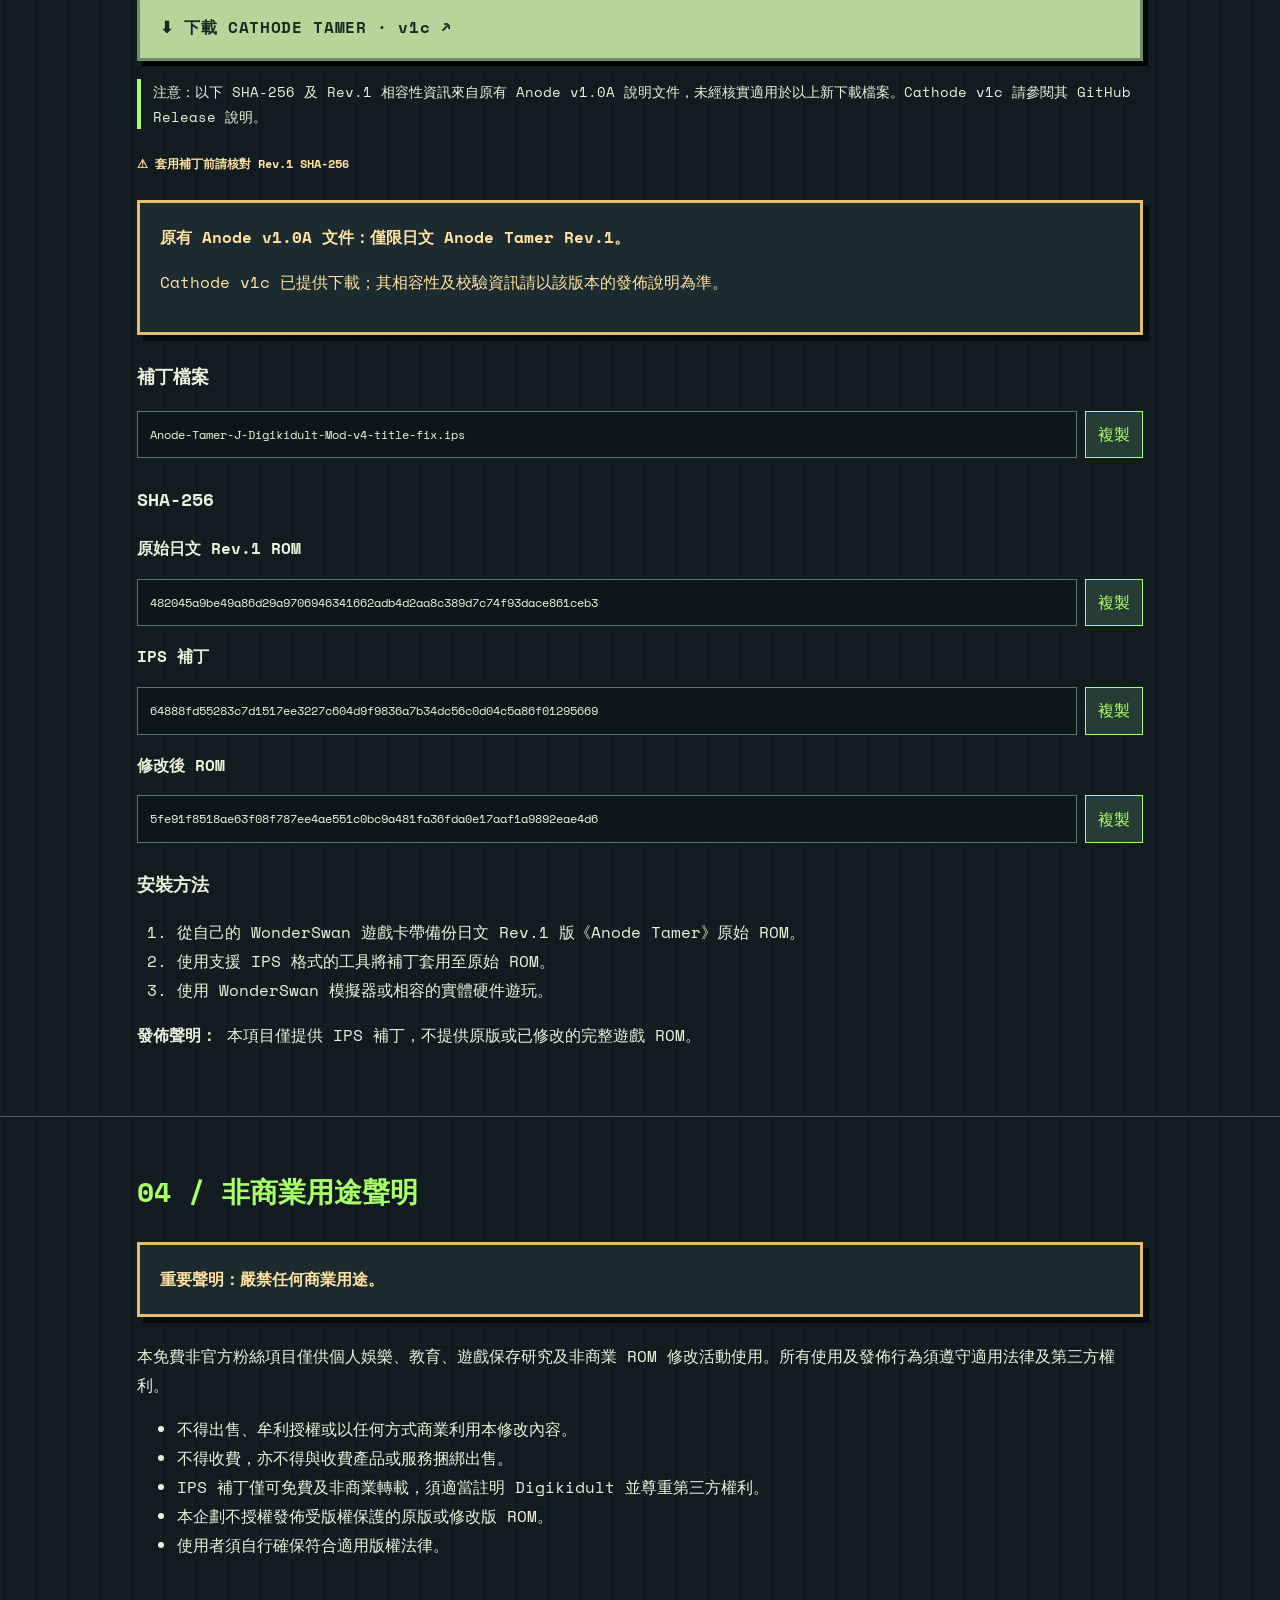
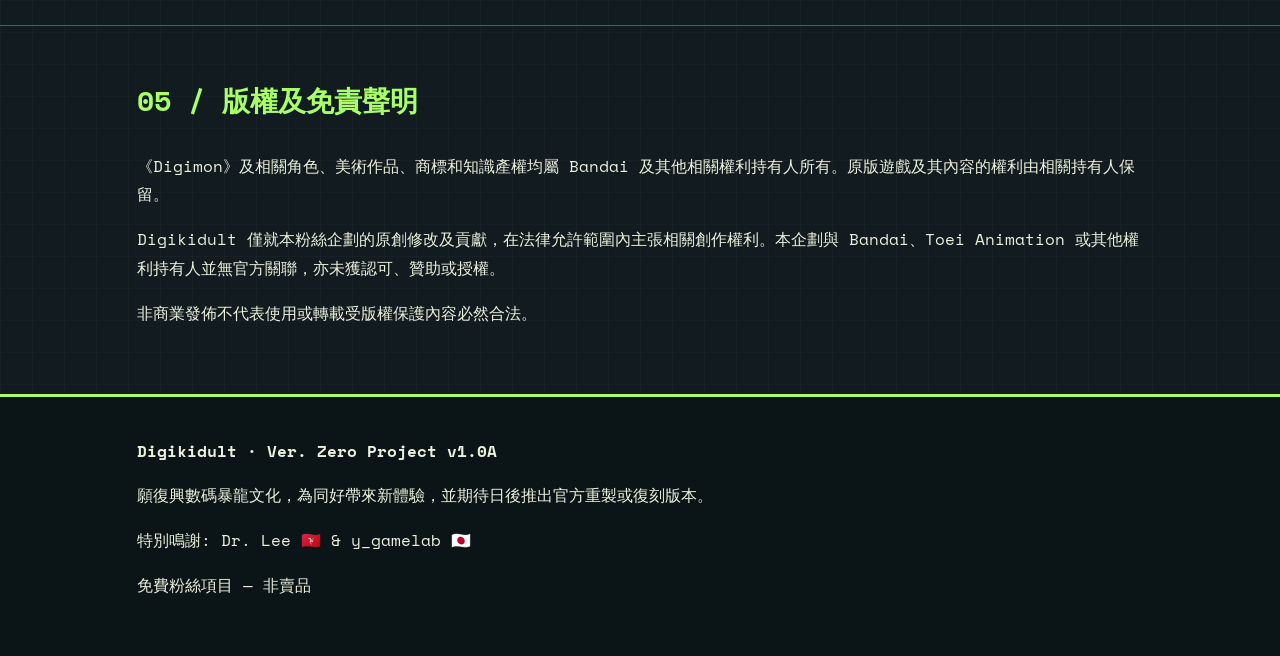
==== commit 165808ad: "Add files via upload" ====
--- a/index-zh-TW.html
+++ b/index-zh-TW.html
@@ -1,10 +1,12 @@
 <!DOCTYPE html>
+
 <html lang="zh-Hant"><head><meta charset="utf-8"/><meta content="width=device-width,initial-scale=1" name="viewport"/><meta content="Digimon Adventure: Anode Tamer — Ver. Zero Project v1.0A. Free non-commercial WonderSwan fan-made IPS patch." name="description"/><title>Ver. Zero Project v1.0A — 繁體中文</title><style>@import url('https://fonts.googleapis.com/css2?family=Press+Start+2P&family=Space+Mono:wght@400;700&display=swap');
 :root{--bg:#111b20;--surface:#1c2b30;--surface2:#23383d;--ink:#ecf1db;--muted:#b5c4b7;--accent:#a8ff67;--border:#577b70;--lcd:#b8d49a;--lcd-ink:#243b2a}*{box-sizing:border-box}html{scroll-behavior:smooth;scroll-padding-top:90px}body{margin:0;color:var(--ink);background:var(--bg);font-family:'Space Mono',ui-monospace,monospace;line-height:1.8;background-image:linear-gradient(#ffffff06 1px,transparent 1px),linear-gradient(90deg,#ffffff06 1px,transparent 1px);background-size:32px 32px}body.lcd-alt{--accent:#7de2ff;--lcd:#acd5e2;--lcd-ink:#1e4255}a{color:var(--accent)}button{font:inherit;cursor:pointer}button:focus-visible,a:focus-visible,img:focus-visible{outline:3px solid var(--accent);outline-offset:4px}.wrap{max-width:1050px;margin:auto;padding:0 22px}.top{position:sticky;top:0;z-index:10;background:#0c171af2;border-bottom:3px solid var(--accent);backdrop-filter:blur(12px)}.topin{display:flex;gap:15px;align-items:center;justify-content:space-between;min-height:66px;flex-wrap:wrap}.brand{text-decoration:none;font-size:12px;color:var(--accent);font-weight:bold}.lang{display:flex;gap:6px}.lang a,#theme-button{padding:6px 10px;border:1px solid #68877a;text-decoration:none;color:var(--ink);font-size:12px;background:transparent}.lang a[aria-current=page]{background:var(--accent);color:#112017}#theme-button{color:var(--accent)}.hero{margin:35px 0 20px;padding:clamp(18px,4vw,38px);background:var(--surface);position:relative}.pixel-frame,.panel,.meta>div,.notice,.device-console{border:3px solid #678b75;box-shadow:6px 6px 0 #050d0d}.bootbar,.eyebrow,.lcd-label,.console-top,.console-tip{font-size:10px;letter-spacing:1px;color:var(--accent)}.bootbar{border-bottom:1px dashed #5b7c68;padding-bottom:12px;margin-bottom:25px}.hero h1{font-size:clamp(25px,4vw,47px);line-height:1.3;margin:15px 0;color:#f5f7e7;letter-spacing:-1px}.lead{font-size:16px;max-width:780px}.chips,.actions,.links{display:flex;gap:10px;flex-wrap:wrap}.chip{font-size:11px;padding:3px 10px;border:1px solid var(--accent);color:var(--accent)}.actions{margin:25px 0}.btn,.retro-button{display:inline-block;border:2px solid var(--accent);background:var(--accent);color:#12241a;text-decoration:none;font-weight:bold;padding:10px 15px;box-shadow:4px 4px 0 #050b0c}.btn.alt{background:transparent;color:var(--accent)}.btn:hover,.retro-button:hover{transform:translate(2px,2px);box-shadow:2px 2px 0 #050b0c}.heroimg{margin-top:18px;width:100%;max-height:480px;object-fit:contain;background:#111;border:5px solid #778c7e;image-rendering:auto}.links{padding:18px 0 25px}.links a{padding:8px 11px;background:#1d3033;text-decoration:none;border-left:3px solid var(--accent);font-size:12px}.content{padding:50px 0;border-top:1px solid #44605b}.content h2{font-size:clamp(20px,3vw,28px);color:var(--accent);margin:0 0 25px}.content h3{font-size:18px;margin-top:25px}.meta{display:grid;grid-template-columns:repeat(2,minmax(0,1fr));gap:12px;margin-top:24px}.meta>div{padding:15px;background:var(--surface);overflow-wrap:anywhere}.meta strong{display:block;color:var(--accent);font-size:12px}.feature{display:grid;grid-template-columns:1.2fr 1fr;gap:25px;align-items:start}.feature img{width:100%;border:5px solid #829986;background:#080c0b}.panel,.notice{padding:20px;background:var(--surface);margin:25px 0}.notice,.patch-warning{border-color:#e9bd71;color:#ffe2a2}.patch-warning{margin:20px 0;font-weight:bold;font-size:12px}.tablewrap{overflow-x:auto}table{border-collapse:collapse;width:100%}th,td{border:1px solid #658477;padding:12px;text-align:left}th{color:var(--accent);background:#132524}.hash-row{display:flex;align-items:stretch;gap:8px;margin:10px 0}.hash{flex:1;min-width:0;overflow-wrap:anywhere;background:#0b1719;padding:12px;border:1px solid #58766a;font-size:12px}.copy-btn{background:#263d36;color:var(--accent);border:1px solid var(--accent);padding:0 12px}.copy-btn:hover{background:#3a5548}footer{background:#0b1518;padding:40px 0;border-top:3px solid var(--accent)}.device-console{max-width:620px;margin:34px auto 10px;padding:18px 20px 23px;background:#455b54;border-radius:14px 14px 28px 14px;border-color:#a6b8a8;transform:rotate(-.5deg)}.console-top{display:flex;justify-content:space-between;gap:10px;color:#dce6d3;margin-bottom:10px}.power-led{color:#d6ff72}.lcd{border:9px solid #293d39;background:var(--lcd);color:var(--lcd-ink);min-height:235px;text-align:center;padding:18px 10px;box-shadow:inset 0 0 20px #233d3540;position:relative;overflow:hidden}.lcd:after{content:'';pointer-events:none;position:absolute;inset:0;background:repeating-linear-gradient(0deg,transparent 0 3px,#18291b12 3px 4px)}.lcd-label{color:var(--lcd-ink);font-weight:bold}.lcd-creature{font-family:monospace;font-size:26px;line-height:1.2;white-space:pre;margin:16px 0;animation:bob 2s steps(2,end) infinite}.lcd-meter{display:flex;gap:4px;justify-content:center;margin-top:12px}.lcd-meter span{height:8px;width:24px;background:var(--lcd-ink);opacity:.25}.lcd-meter span.active{opacity:1}.console-controls{display:flex;align-items:center;gap:12px;margin-top:18px}.retro-button{border-color:#172a25;background:#202f2c;color:#e2ffcf;border-radius:6px;font-size:12px}.console-tip{margin-left:auto;color:#dce6d3}.zoomable{cursor:zoom-in}#image-dialog{border:3px solid var(--accent);padding:15px;background:#0b1719;max-width:min(94vw,1100px);max-height:92vh;color:white}#image-dialog::backdrop{background:#000d}#image-dialog img{display:block;max-width:100%;max-height:78vh;object-fit:contain}.dialog-close{display:block;margin:0 0 10px auto;background:var(--accent);border:0;padding:5px 12px}@keyframes bob{50%{transform:translateY(-6px)}}@media(max-width:650px){.topin{justify-content:center;padding:10px 0}.feature,.meta{grid-template-columns:1fr}.hero{margin-top:20px}.hero h1{font-size:25px}.hash-row{flex-direction:column}.copy-btn{padding:9px}.console-top{font-size:8px}.lcd-creature{font-size:21px}.content{padding:35px 0}}@media(prefers-reduced-motion:reduce){*,*:before,*:after{animation:none!important;scroll-behavior:auto!important}}
-</style><link href="index.html" hreflang="en" rel="alternate"/><link href="index-zh-TW.html" hreflang="zh-Hant" rel="alternate"/></head><body data-lang="zh"><header class="top"><div class="wrap topin"><a class="brand" href="#top">VER. ZERO // v1.0A</a><div aria-label="Language" class="lang"><a href="index.html">EN</a><a aria-current="page" href="index-zh-TW.html">繁體中文</a></div><button aria-label="Toggle LCD color theme" id="theme-button" title="Toggle LCD theme" type="button">◐ LCD</button></div></header><main id="top"><div class="wrap"><div class="hero pixel-frame"><div aria-label="System status" class="bootbar">● SYSTEM ONLINE    //    WS-1999    //    VER.ZERO v1.0A</div><div class="eyebrow">1999 WonderSwan · 粉絲再現計劃</div><h1>數碼暴龍大冒險：陽極馴獸師<br/>Ver. Zero Project</h1><p class="lead">V 龍獸再度登場！昔日活動限定數碼暴龍以全新遊戲獎勵方式回歸，並加入限定合體技能。</p><div class="chips"><span class="chip">v1.0A</span><span class="chip">Bandai WonderSwan</span><span class="chip">已完成</span><span class="chip">免費 · 非商業</span></div><div class="actions"><a class="btn" href="#patch">補丁及安裝</a><a class="btn alt" href="#features">查看升級內容</a></div><img alt="Digimon Adventure Anode Tamer WonderSwan title screen" class="heroimg zoomable" decoding="async" loading="lazy" src="[data-uri]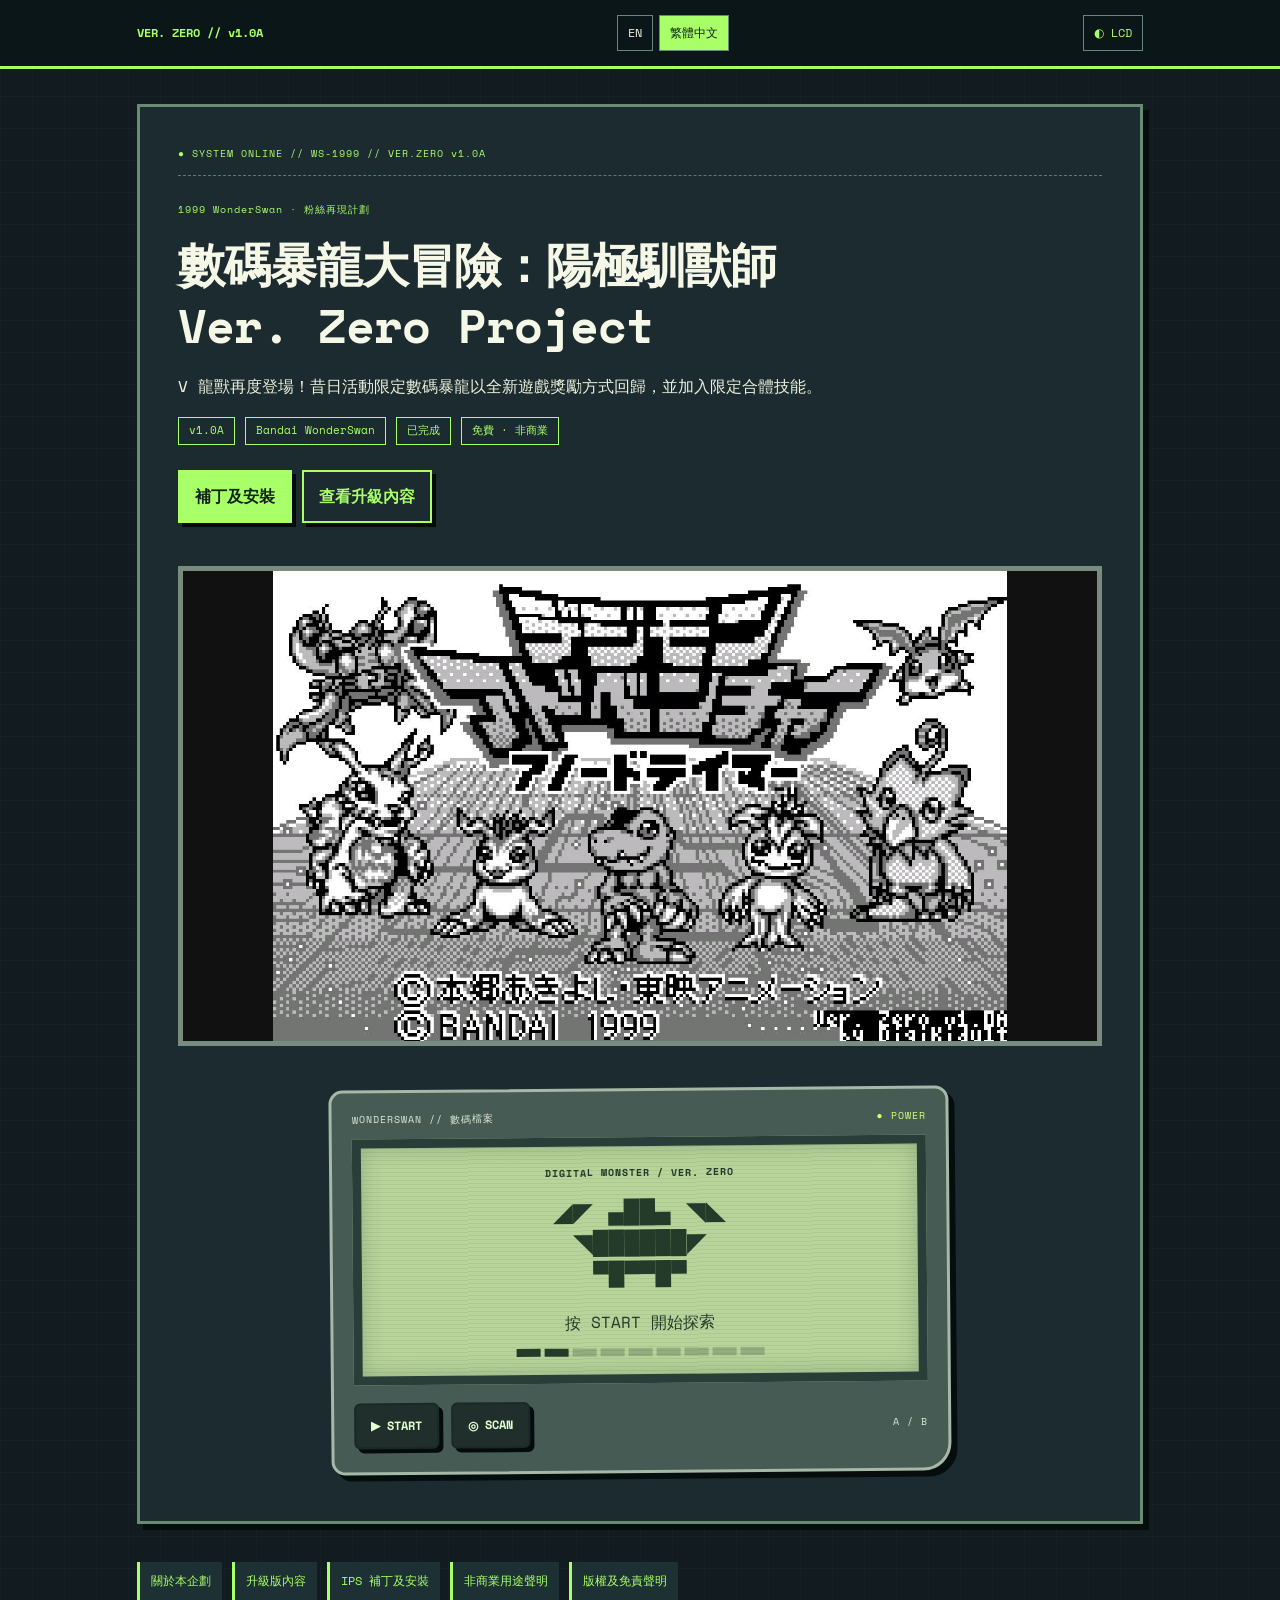
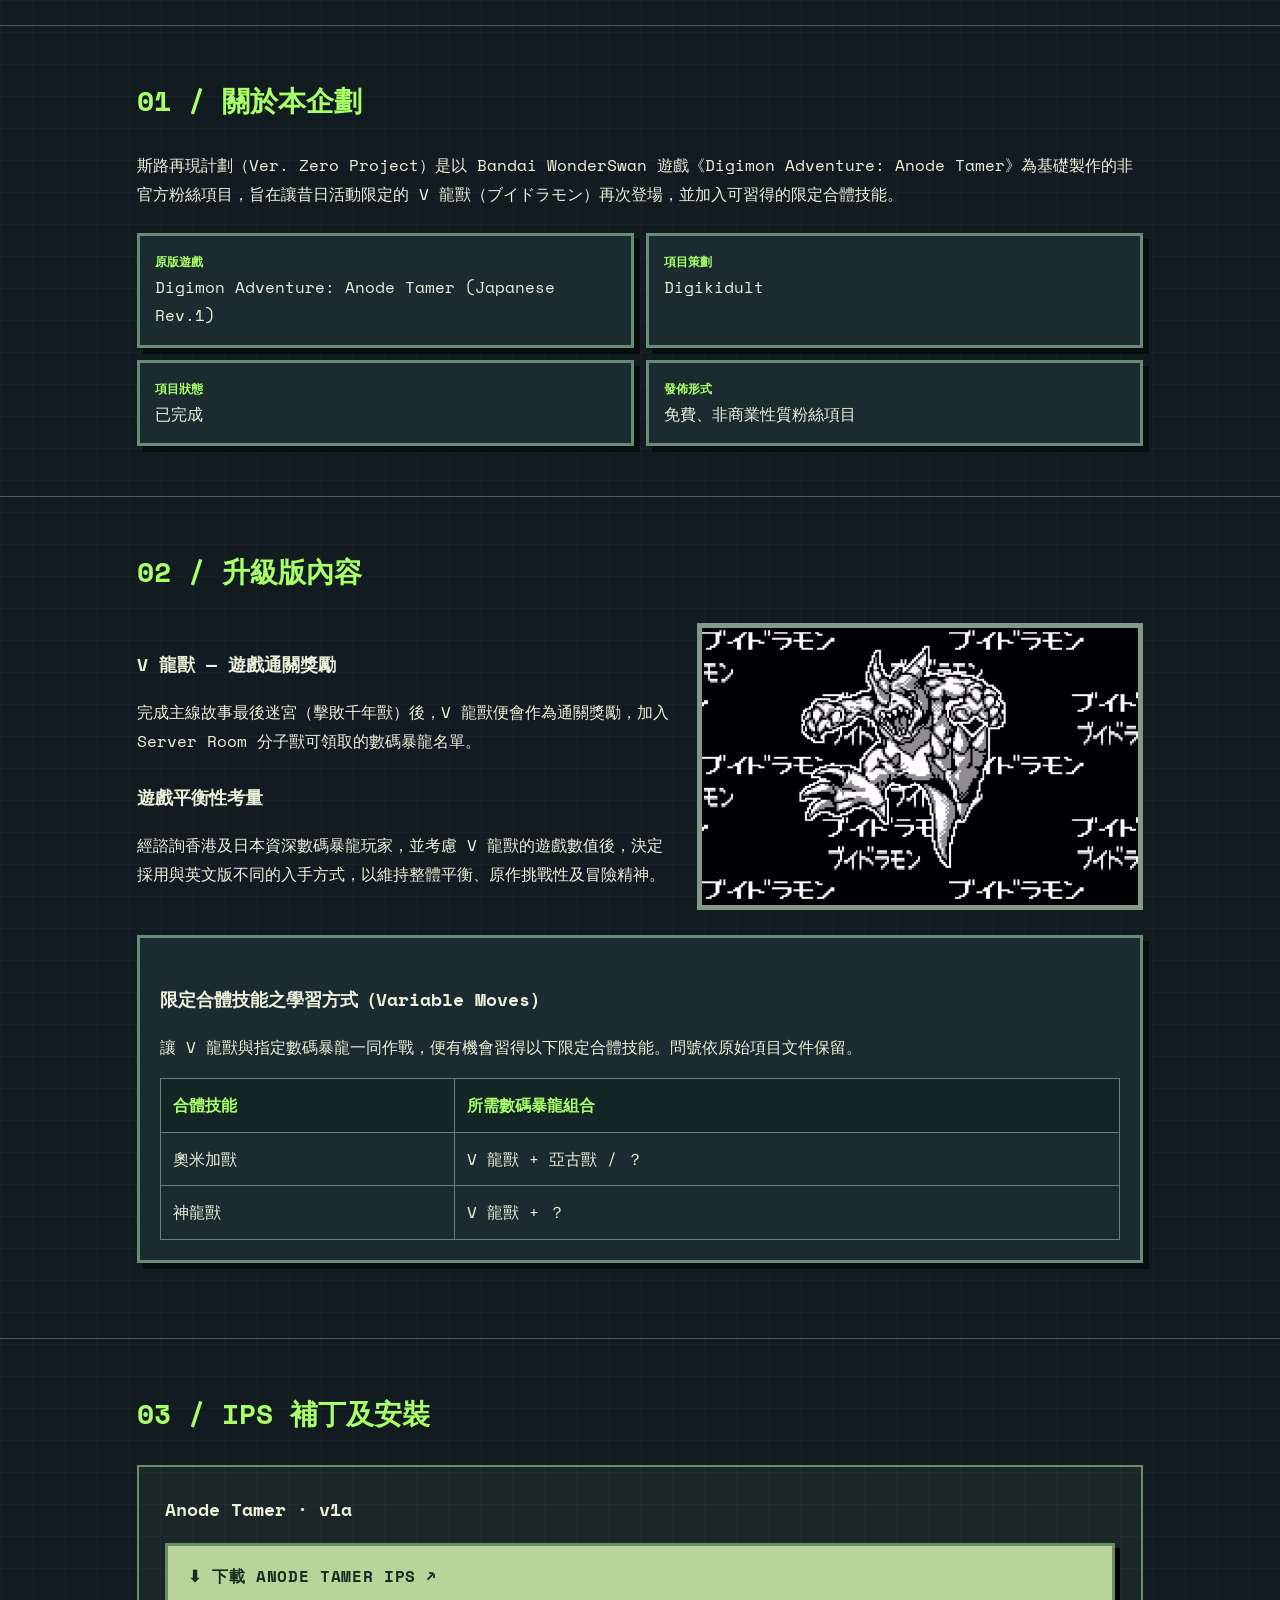
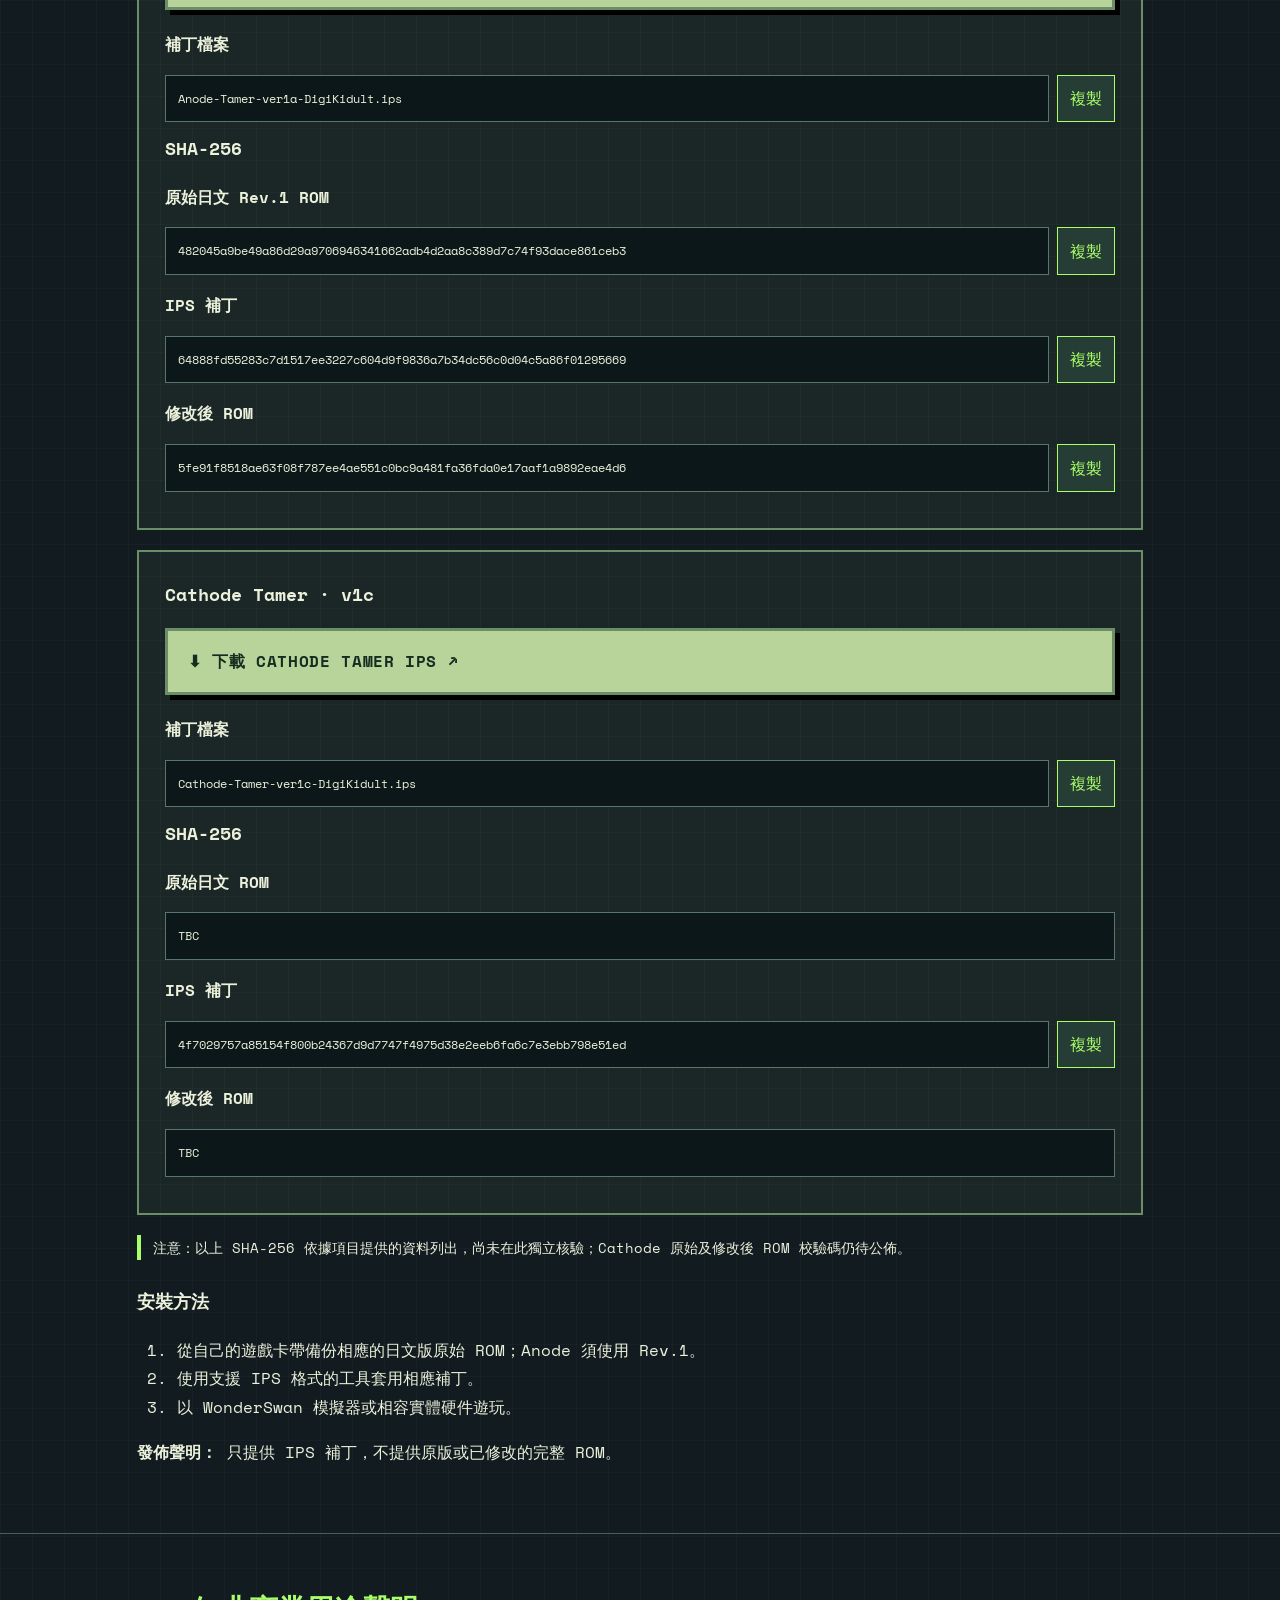
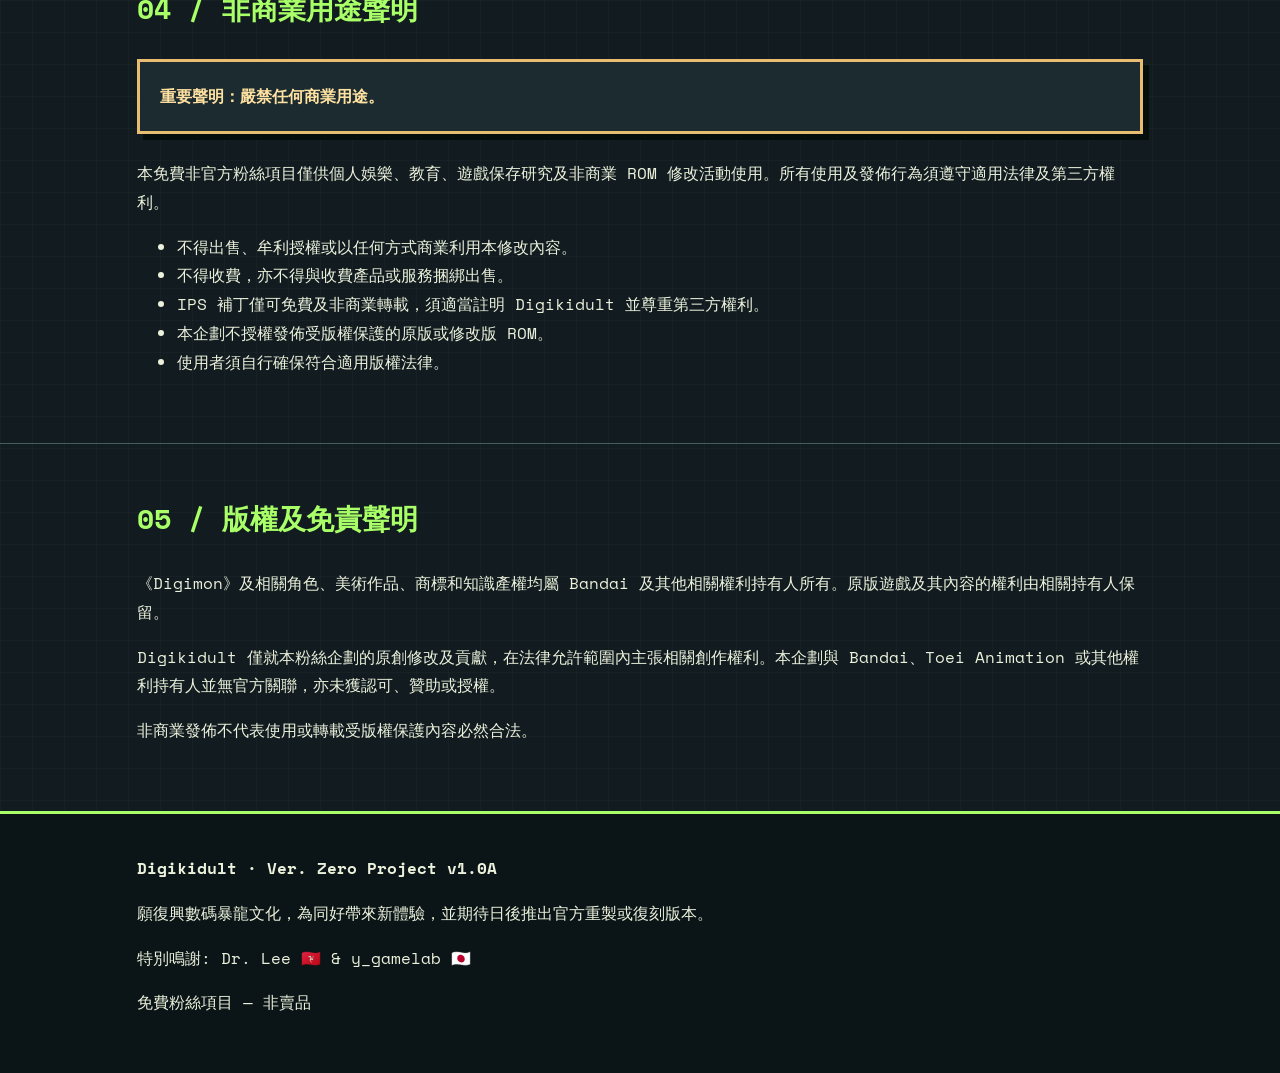
==== commit 8897e840: "Add files via upload" ====
--- a/index-zh-TW.html
+++ b/index-zh-TW.html
@@ -6,7 +6,7 @@
 .patch-download{display:block;margin:12px 0;padding:16px 20px;background:#b8d49a;color:#172c20!important;border:3px solid #6b8e66;box-shadow:5px 5px 0 #000;font-weight:900;text-decoration:none;letter-spacing:.04em;transition:transform .15s,background .15s}.patch-download:hover,.patch-download:focus-visible{background:#d4f6b4;transform:translate(-2px,-2px)}.patch-download-note{font-size:.88rem;border-left:4px solid #a8ff67;padding-left:12px;margin:18px 0 24px}</style><link href="index.html" hreflang="en" rel="alternate"/><link href="index-zh-TW.html" hreflang="zh-Hant" rel="alternate"/></head><body data-lang="zh"><header class="top"><div class="wrap topin"><a class="brand" href="#top">VER. ZERO // v1.0A</a><div aria-label="Language" class="lang"><a href="index.html">EN</a><a aria-current="page" href="index-zh-TW.html">繁體中文</a></div><button aria-label="Toggle LCD color theme" id="theme-button" title="Toggle LCD theme" type="button">◐ LCD</button></div></header><main id="top"><div class="wrap"><div class="hero pixel-frame"><div aria-label="System status" class="bootbar">● SYSTEM ONLINE    //    WS-1999    //    VER.ZERO v1.0A</div><div class="eyebrow">1999 WonderSwan · 粉絲再現計劃</div><h1>數碼暴龍大冒險：陽極馴獸師<br/>Ver. Zero Project</h1><p class="lead">V 龍獸再度登場！昔日活動限定數碼暴龍以全新遊戲獎勵方式回歸，並加入限定合體技能。</p><div class="chips"><span class="chip">v1.0A</span><span class="chip">Bandai WonderSwan</span><span class="chip">已完成</span><span class="chip">免費 · 非商業</span></div><div class="actions"><a class="btn" href="#patch">補丁及安裝</a><a class="btn alt" href="#features">查看升級內容</a></div><img alt="Digimon Adventure Anode Tamer WonderSwan title screen" class="heroimg zoomable" decoding="async" loading="lazy" src="[data-uri]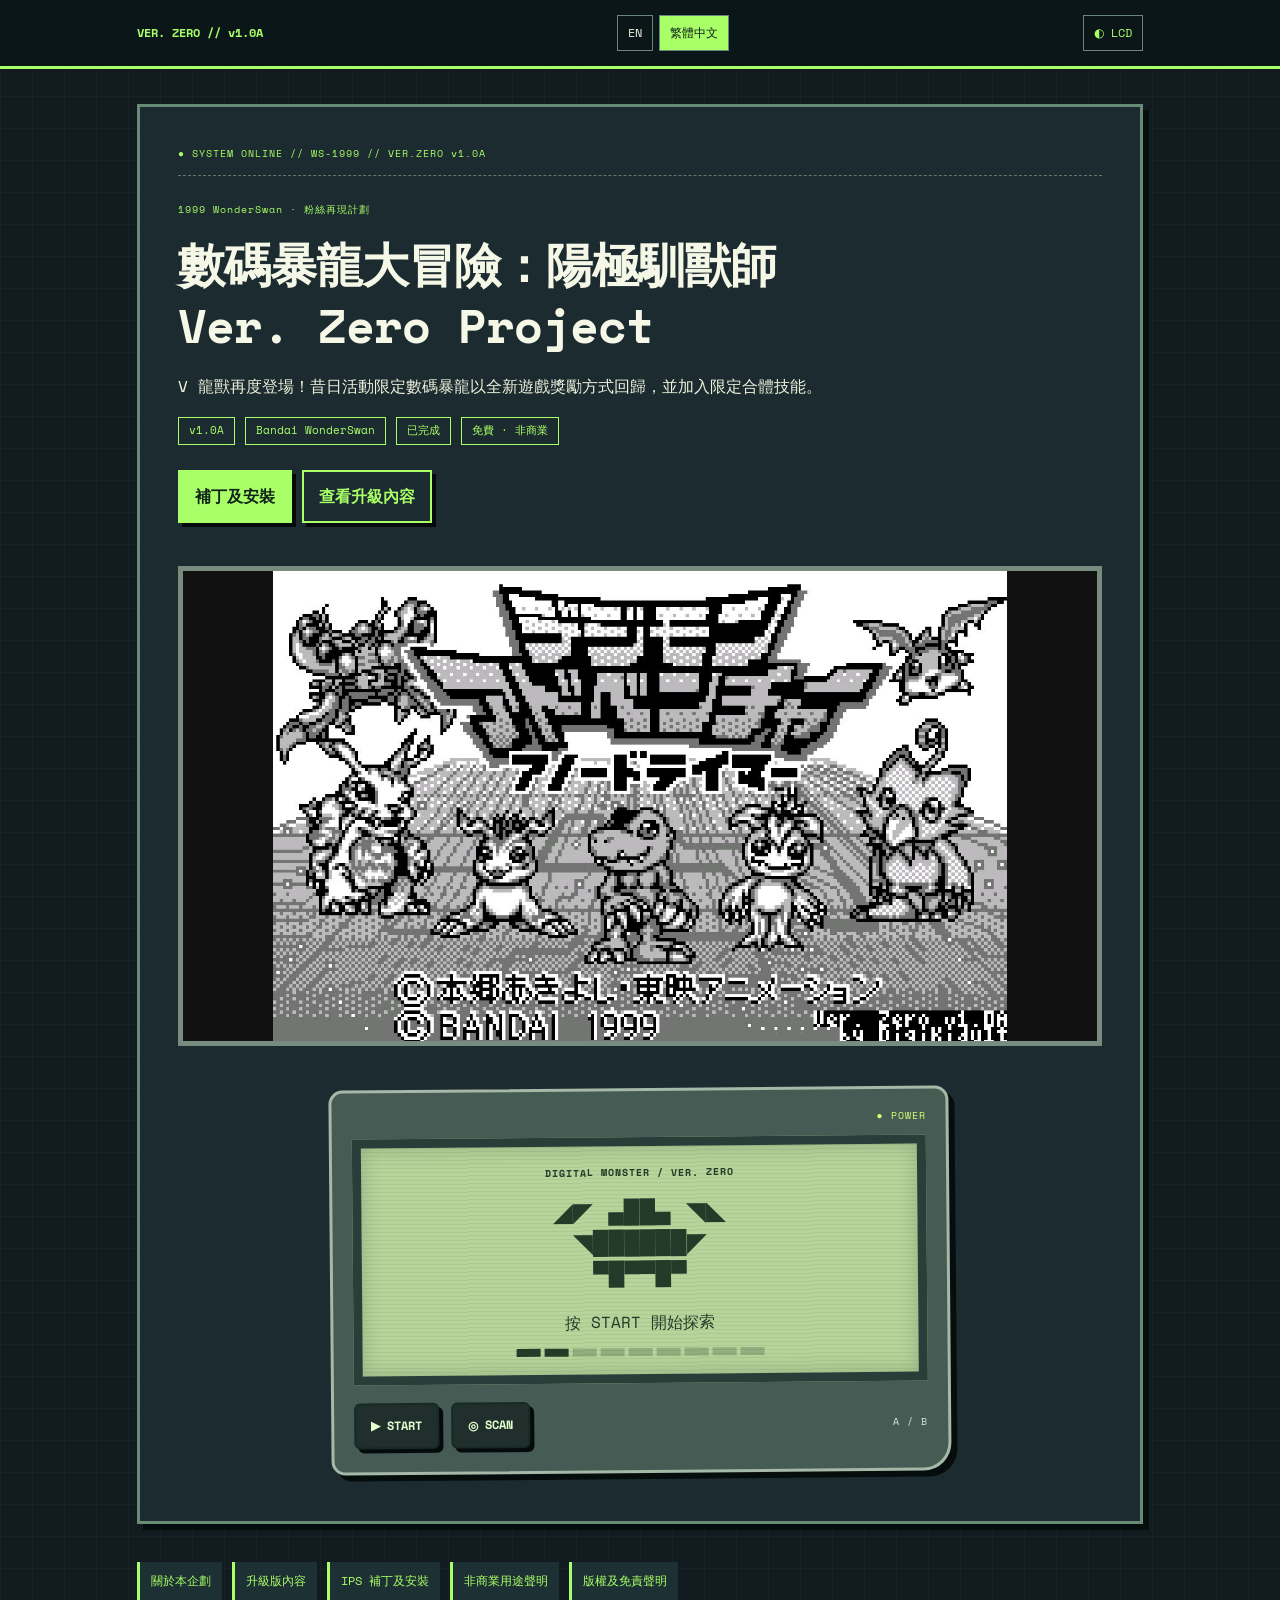
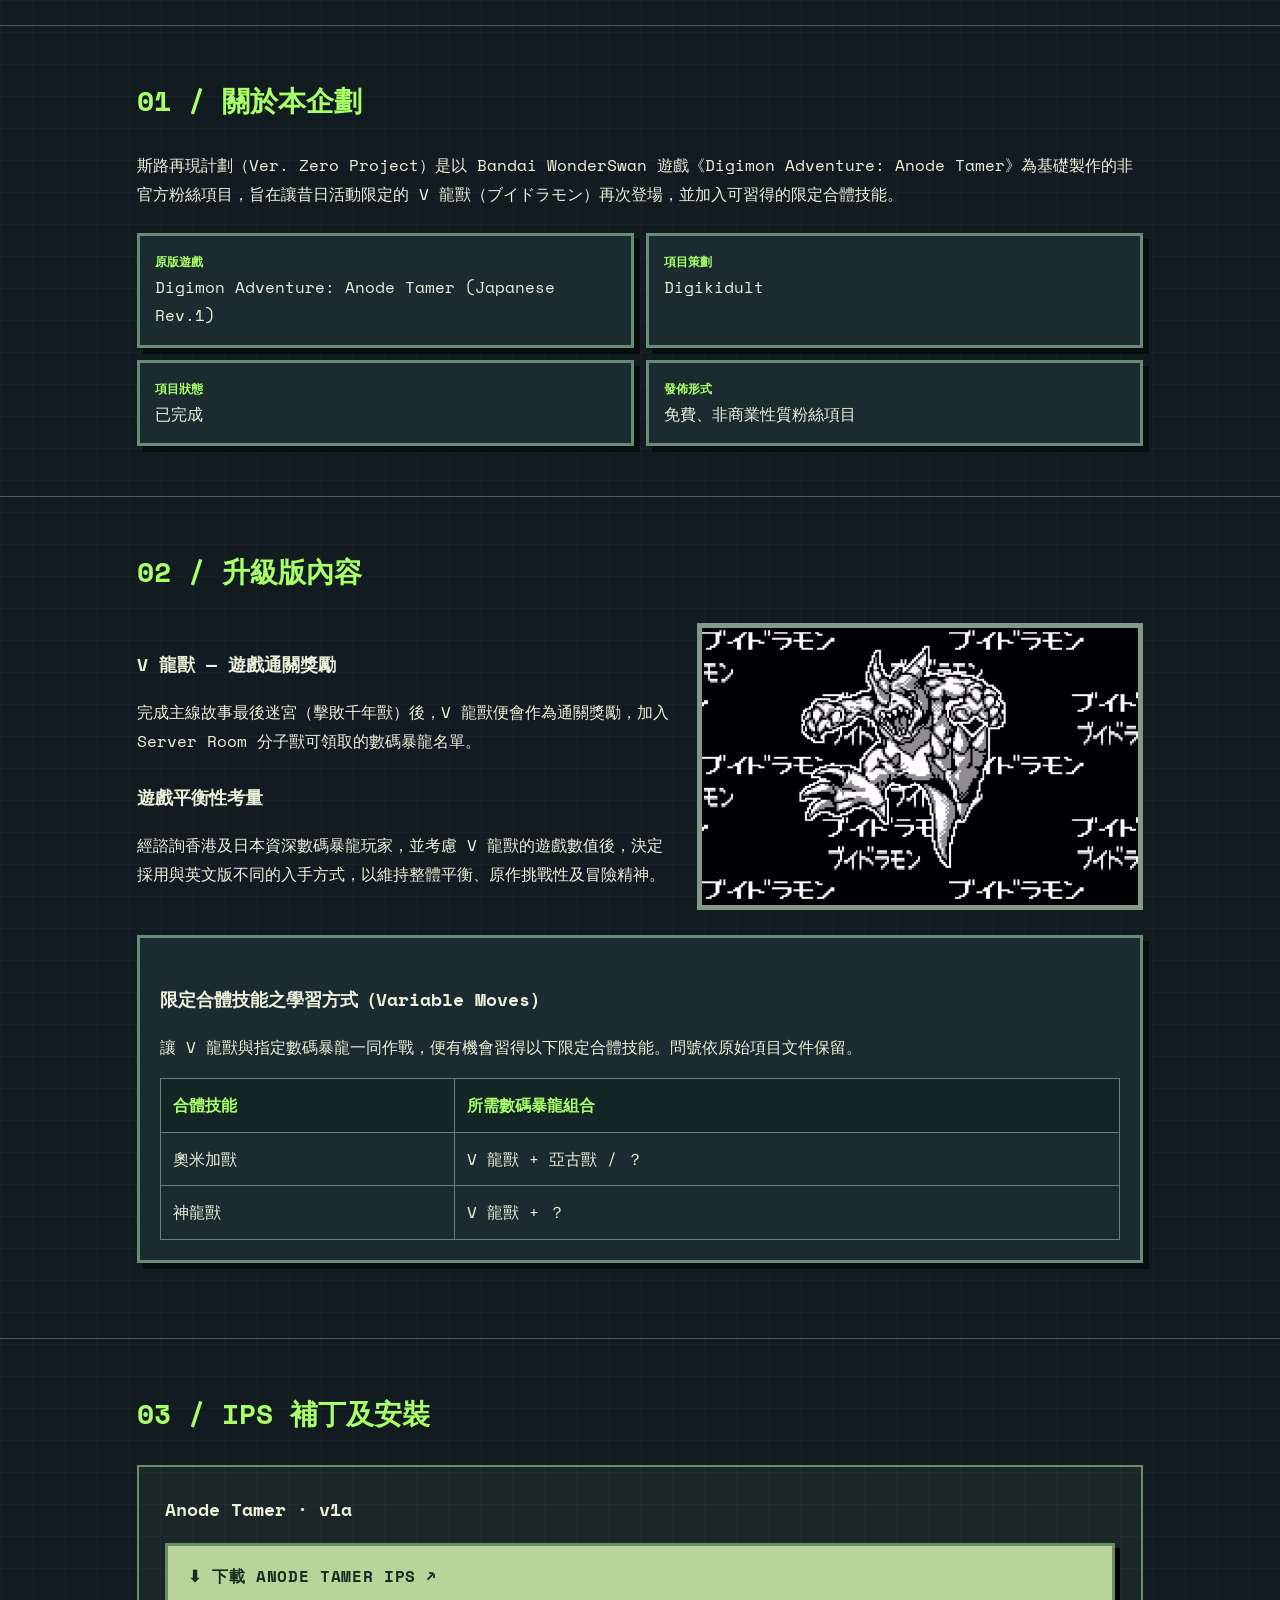
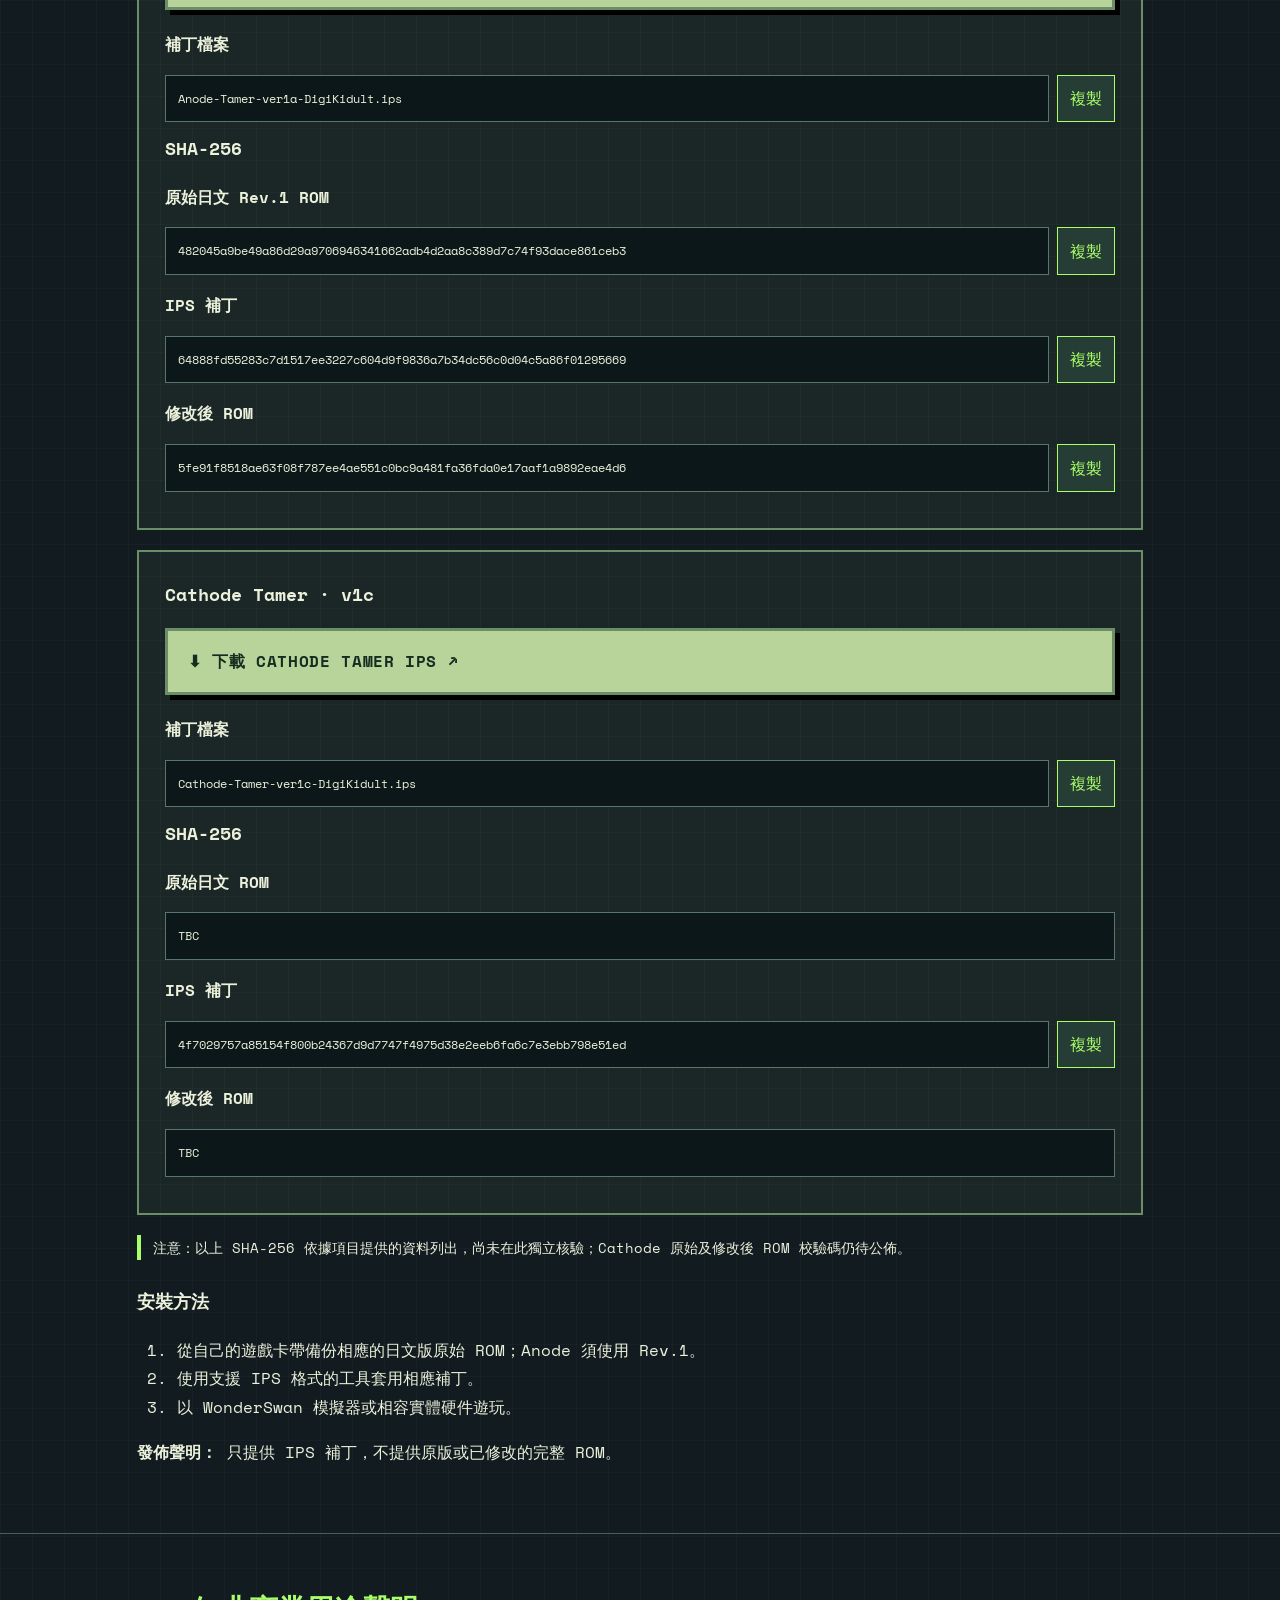
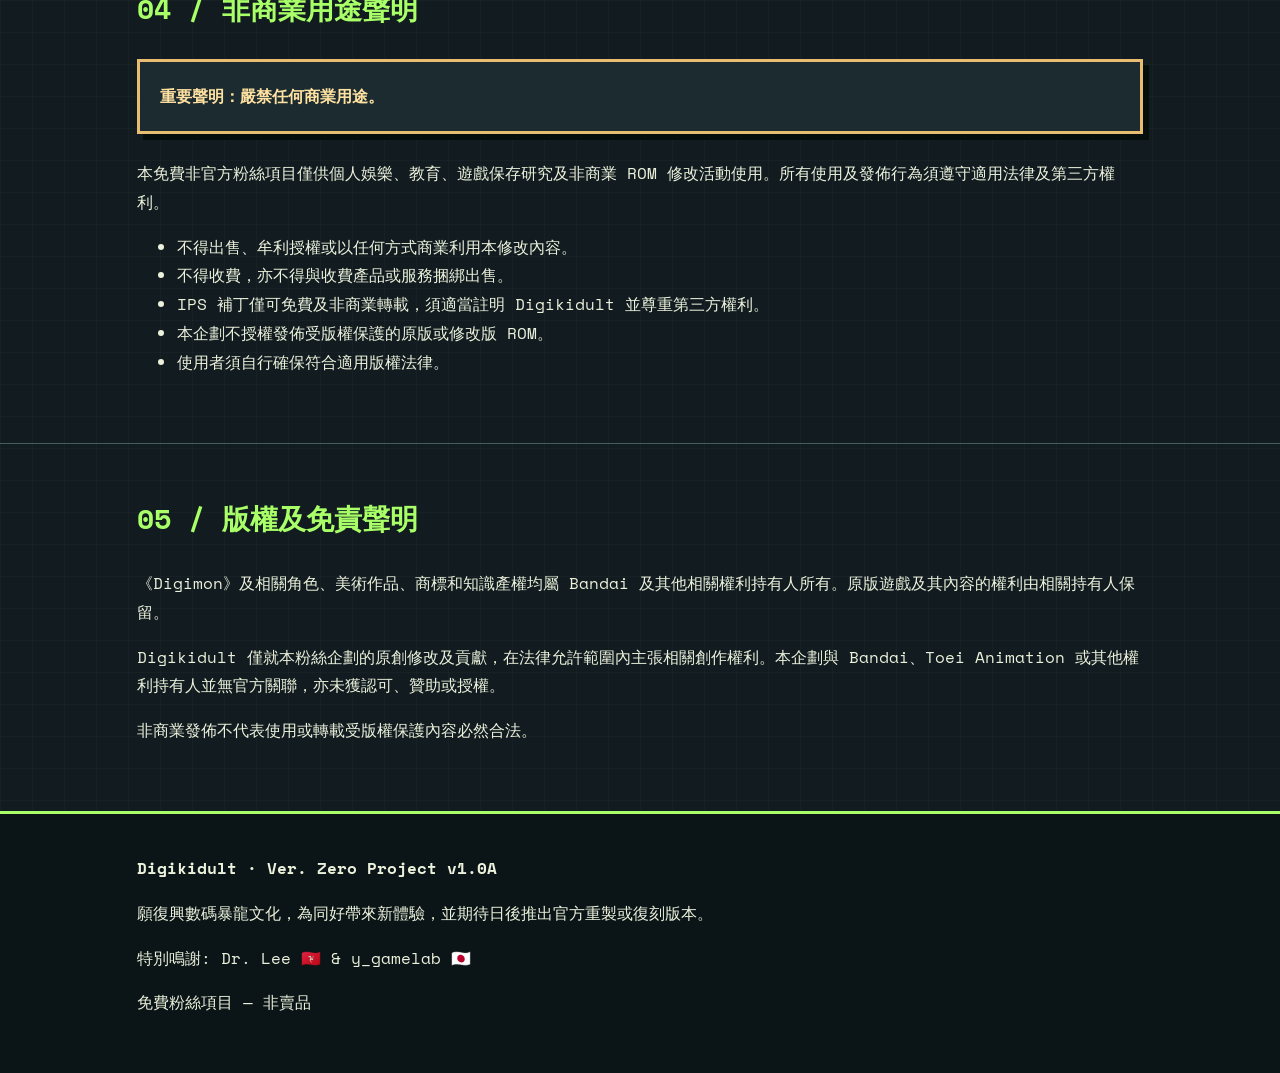
==== commit 6f589cba: "Add files via upload" ====
--- a/index-zh-TW.html
+++ b/index-zh-TW.html
@@ -3,7 +3,7 @@
 <html lang="zh-Hant"><head><meta charset="utf-8"/><meta content="width=device-width,initial-scale=1" name="viewport"/><meta content="Digimon Adventure: Anode Tamer — Ver. Zero Project v1.0A. Free non-commercial WonderSwan fan-made IPS patch." name="description"/><title>Ver. Zero Project v1.0A — 繁體中文</title><style>@import url('https://fonts.googleapis.com/css2?family=Press+Start+2P&family=Space+Mono:wght@400;700&display=swap');
 :root{--bg:#111b20;--surface:#1c2b30;--surface2:#23383d;--ink:#ecf1db;--muted:#b5c4b7;--accent:#a8ff67;--border:#577b70;--lcd:#b8d49a;--lcd-ink:#243b2a}*{box-sizing:border-box}html{scroll-behavior:smooth;scroll-padding-top:90px}body{margin:0;color:var(--ink);background:var(--bg);font-family:'Space Mono',ui-monospace,monospace;line-height:1.8;background-image:linear-gradient(#ffffff06 1px,transparent 1px),linear-gradient(90deg,#ffffff06 1px,transparent 1px);background-size:32px 32px}body.lcd-alt{--accent:#7de2ff;--lcd:#acd5e2;--lcd-ink:#1e4255}a{color:var(--accent)}button{font:inherit;cursor:pointer}button:focus-visible,a:focus-visible,img:focus-visible{outline:3px solid var(--accent);outline-offset:4px}.wrap{max-width:1050px;margin:auto;padding:0 22px}.top{position:sticky;top:0;z-index:10;background:#0c171af2;border-bottom:3px solid var(--accent);backdrop-filter:blur(12px)}.topin{display:flex;gap:15px;align-items:center;justify-content:space-between;min-height:66px;flex-wrap:wrap}.brand{text-decoration:none;font-size:12px;color:var(--accent);font-weight:bold}.lang{display:flex;gap:6px}.lang a,#theme-button{padding:6px 10px;border:1px solid #68877a;text-decoration:none;color:var(--ink);font-size:12px;background:transparent}.lang a[aria-current=page]{background:var(--accent);color:#112017}#theme-button{color:var(--accent)}.hero{margin:35px 0 20px;padding:clamp(18px,4vw,38px);background:var(--surface);position:relative}.pixel-frame,.panel,.meta>div,.notice,.device-console{border:3px solid #678b75;box-shadow:6px 6px 0 #050d0d}.bootbar,.eyebrow,.lcd-label,.console-top,.console-tip{font-size:10px;letter-spacing:1px;color:var(--accent)}.bootbar{border-bottom:1px dashed #5b7c68;padding-bottom:12px;margin-bottom:25px}.hero h1{font-size:clamp(25px,4vw,47px);line-height:1.3;margin:15px 0;color:#f5f7e7;letter-spacing:-1px}.lead{font-size:16px;max-width:780px}.chips,.actions,.links{display:flex;gap:10px;flex-wrap:wrap}.chip{font-size:11px;padding:3px 10px;border:1px solid var(--accent);color:var(--accent)}.actions{margin:25px 0}.btn,.retro-button{display:inline-block;border:2px solid var(--accent);background:var(--accent);color:#12241a;text-decoration:none;font-weight:bold;padding:10px 15px;box-shadow:4px 4px 0 #050b0c}.btn.alt{background:transparent;color:var(--accent)}.btn:hover,.retro-button:hover{transform:translate(2px,2px);box-shadow:2px 2px 0 #050b0c}.heroimg{margin-top:18px;width:100%;max-height:480px;object-fit:contain;background:#111;border:5px solid #778c7e;image-rendering:auto}.links{padding:18px 0 25px}.links a{padding:8px 11px;background:#1d3033;text-decoration:none;border-left:3px solid var(--accent);font-size:12px}.content{padding:50px 0;border-top:1px solid #44605b}.content h2{font-size:clamp(20px,3vw,28px);color:var(--accent);margin:0 0 25px}.content h3{font-size:18px;margin-top:25px}.meta{display:grid;grid-template-columns:repeat(2,minmax(0,1fr));gap:12px;margin-top:24px}.meta>div{padding:15px;background:var(--surface);overflow-wrap:anywhere}.meta strong{display:block;color:var(--accent);font-size:12px}.feature{display:grid;grid-template-columns:1.2fr 1fr;gap:25px;align-items:start}.feature img{width:100%;border:5px solid #829986;background:#080c0b}.panel,.notice{padding:20px;background:var(--surface);margin:25px 0}.notice,.patch-warning{border-color:#e9bd71;color:#ffe2a2}.patch-warning{margin:20px 0;font-weight:bold;font-size:12px}.tablewrap{overflow-x:auto}table{border-collapse:collapse;width:100%}th,td{border:1px solid #658477;padding:12px;text-align:left}th{color:var(--accent);background:#132524}.hash-row{display:flex;align-items:stretch;gap:8px;margin:10px 0}.hash{flex:1;min-width:0;overflow-wrap:anywhere;background:#0b1719;padding:12px;border:1px solid #58766a;font-size:12px}.copy-btn{background:#263d36;color:var(--accent);border:1px solid var(--accent);padding:0 12px}.copy-btn:hover{background:#3a5548}footer{background:#0b1518;padding:40px 0;border-top:3px solid var(--accent)}.device-console{max-width:620px;margin:34px auto 10px;padding:18px 20px 23px;background:#455b54;border-radius:14px 14px 28px 14px;border-color:#a6b8a8;transform:rotate(-.5deg)}.console-top{display:flex;justify-content:space-between;gap:10px;color:#dce6d3;margin-bottom:10px}.power-led{color:#d6ff72}.lcd{border:9px solid #293d39;background:var(--lcd);color:var(--lcd-ink);min-height:235px;text-align:center;padding:18px 10px;box-shadow:inset 0 0 20px #233d3540;position:relative;overflow:hidden}.lcd:after{content:'';pointer-events:none;position:absolute;inset:0;background:repeating-linear-gradient(0deg,transparent 0 3px,#18291b12 3px 4px)}.lcd-label{color:var(--lcd-ink);font-weight:bold}.lcd-creature{font-family:monospace;font-size:26px;line-height:1.2;white-space:pre;margin:16px 0;animation:bob 2s steps(2,end) infinite}.lcd-meter{display:flex;gap:4px;justify-content:center;margin-top:12px}.lcd-meter span{height:8px;width:24px;background:var(--lcd-ink);opacity:.25}.lcd-meter span.active{opacity:1}.console-controls{display:flex;align-items:center;gap:12px;margin-top:18px}.retro-button{border-color:#172a25;background:#202f2c;color:#e2ffcf;border-radius:6px;font-size:12px}.console-tip{margin-left:auto;color:#dce6d3}.zoomable{cursor:zoom-in}#image-dialog{border:3px solid var(--accent);padding:15px;background:#0b1719;max-width:min(94vw,1100px);max-height:92vh;color:white}#image-dialog::backdrop{background:#000d}#image-dialog img{display:block;max-width:100%;max-height:78vh;object-fit:contain}.dialog-close{display:block;margin:0 0 10px auto;background:var(--accent);border:0;padding:5px 12px}@keyframes bob{50%{transform:translateY(-6px)}}@media(max-width:650px){.topin{justify-content:center;padding:10px 0}.feature,.meta{grid-template-columns:1fr}.hero{margin-top:20px}.hero h1{font-size:25px}.hash-row{flex-direction:column}.copy-btn{padding:9px}.console-top{font-size:8px}.lcd-creature{font-size:21px}.content{padding:35px 0}}@media(prefers-reduced-motion:reduce){*,*:before,*:after{animation:none!important;scroll-behavior:auto!important}}
 
-.patch-download{display:block;margin:12px 0;padding:16px 20px;background:#b8d49a;color:#172c20!important;border:3px solid #6b8e66;box-shadow:5px 5px 0 #000;font-weight:900;text-decoration:none;letter-spacing:.04em;transition:transform .15s,background .15s}.patch-download:hover,.patch-download:focus-visible{background:#d4f6b4;transform:translate(-2px,-2px)}.patch-download-note{font-size:.88rem;border-left:4px solid #a8ff67;padding-left:12px;margin:18px 0 24px}</style><link href="index.html" hreflang="en" rel="alternate"/><link href="index-zh-TW.html" hreflang="zh-Hant" rel="alternate"/></head><body data-lang="zh"><header class="top"><div class="wrap topin"><a class="brand" href="#top">VER. ZERO // v1.0A</a><div aria-label="Language" class="lang"><a href="index.html">EN</a><a aria-current="page" href="index-zh-TW.html">繁體中文</a></div><button aria-label="Toggle LCD color theme" id="theme-button" title="Toggle LCD theme" type="button">◐ LCD</button></div></header><main id="top"><div class="wrap"><div class="hero pixel-frame"><div aria-label="System status" class="bootbar">● SYSTEM ONLINE    //    WS-1999    //    VER.ZERO v1.0A</div><div class="eyebrow">1999 WonderSwan · 粉絲再現計劃</div><h1>數碼暴龍大冒險：陽極馴獸師<br/>Ver. Zero Project</h1><p class="lead">V 龍獸再度登場！昔日活動限定數碼暴龍以全新遊戲獎勵方式回歸，並加入限定合體技能。</p><div class="chips"><span class="chip">v1.0A</span><span class="chip">Bandai WonderSwan</span><span class="chip">已完成</span><span class="chip">免費 · 非商業</span></div><div class="actions"><a class="btn" href="#patch">補丁及安裝</a><a class="btn alt" href="#features">查看升級內容</a></div><img alt="Digimon Adventure Anode Tamer WonderSwan title screen" class="heroimg zoomable" decoding="async" loading="lazy" src="[data-uri]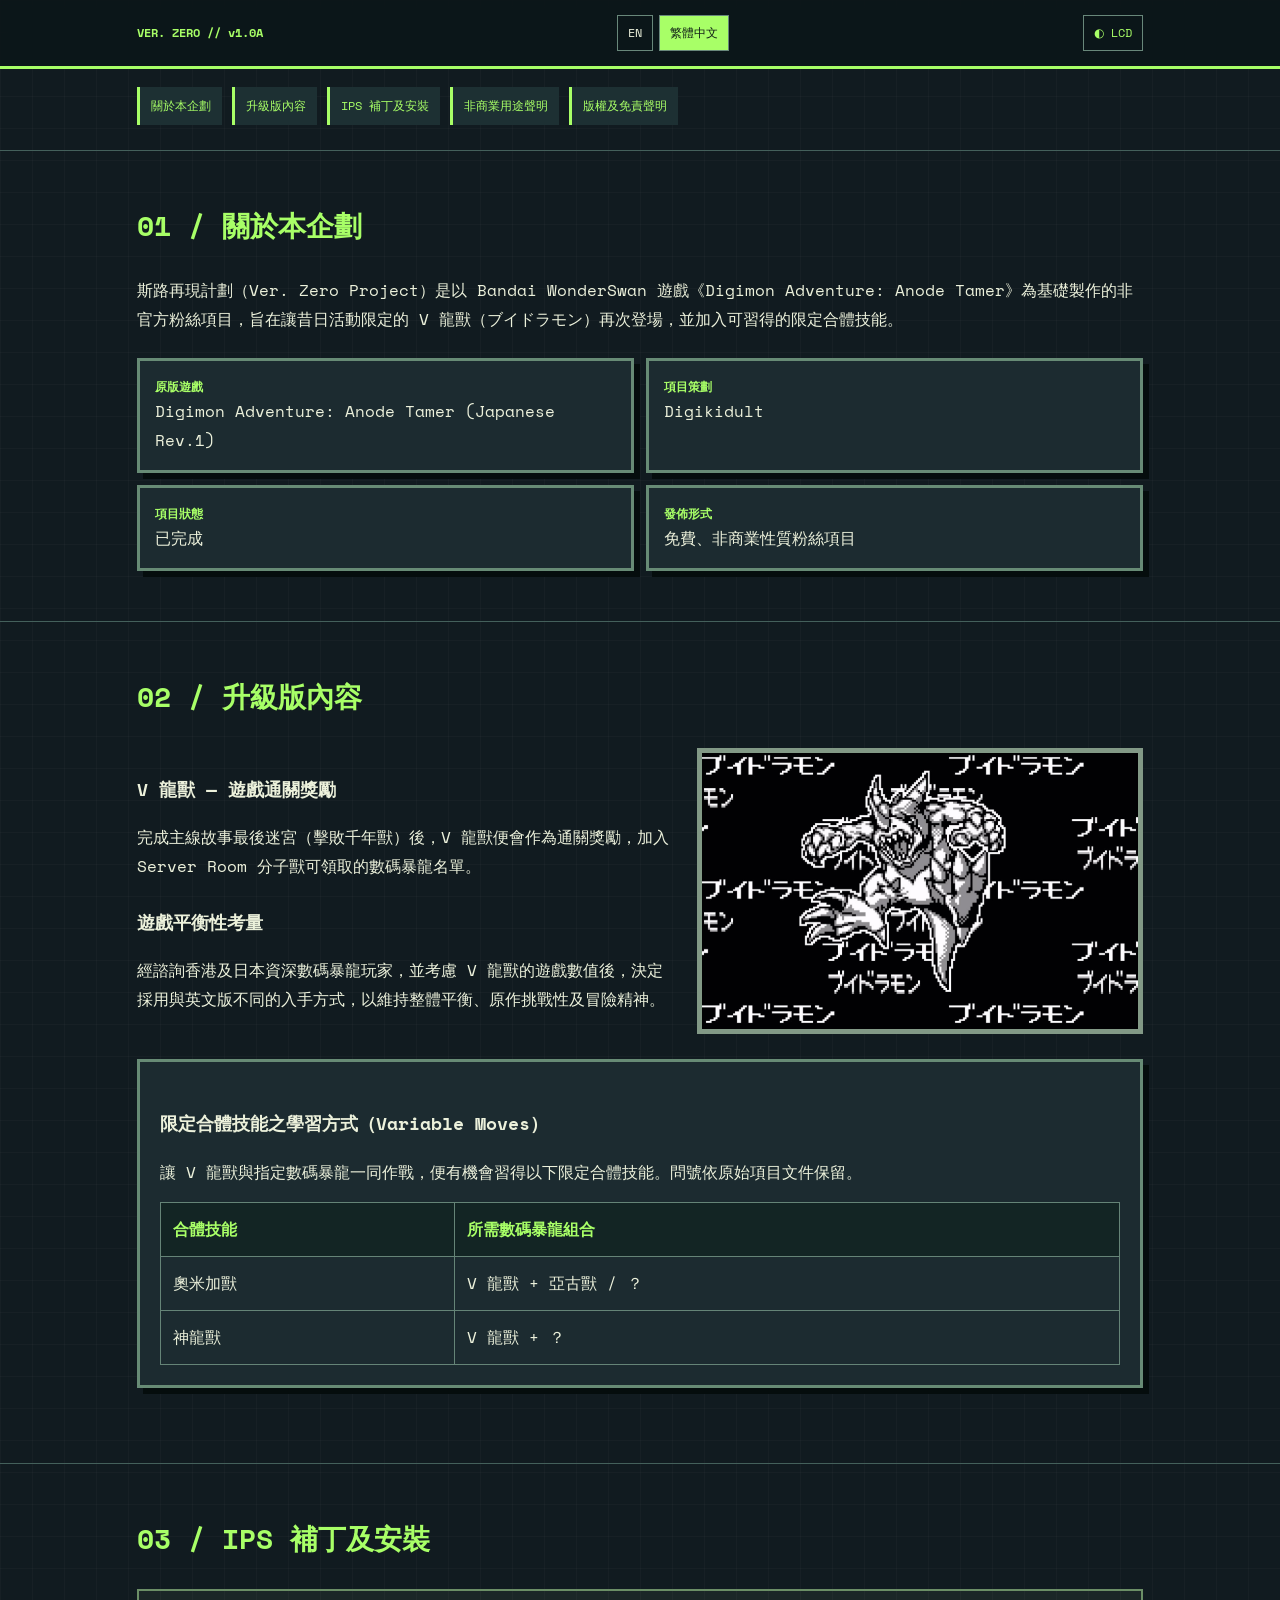
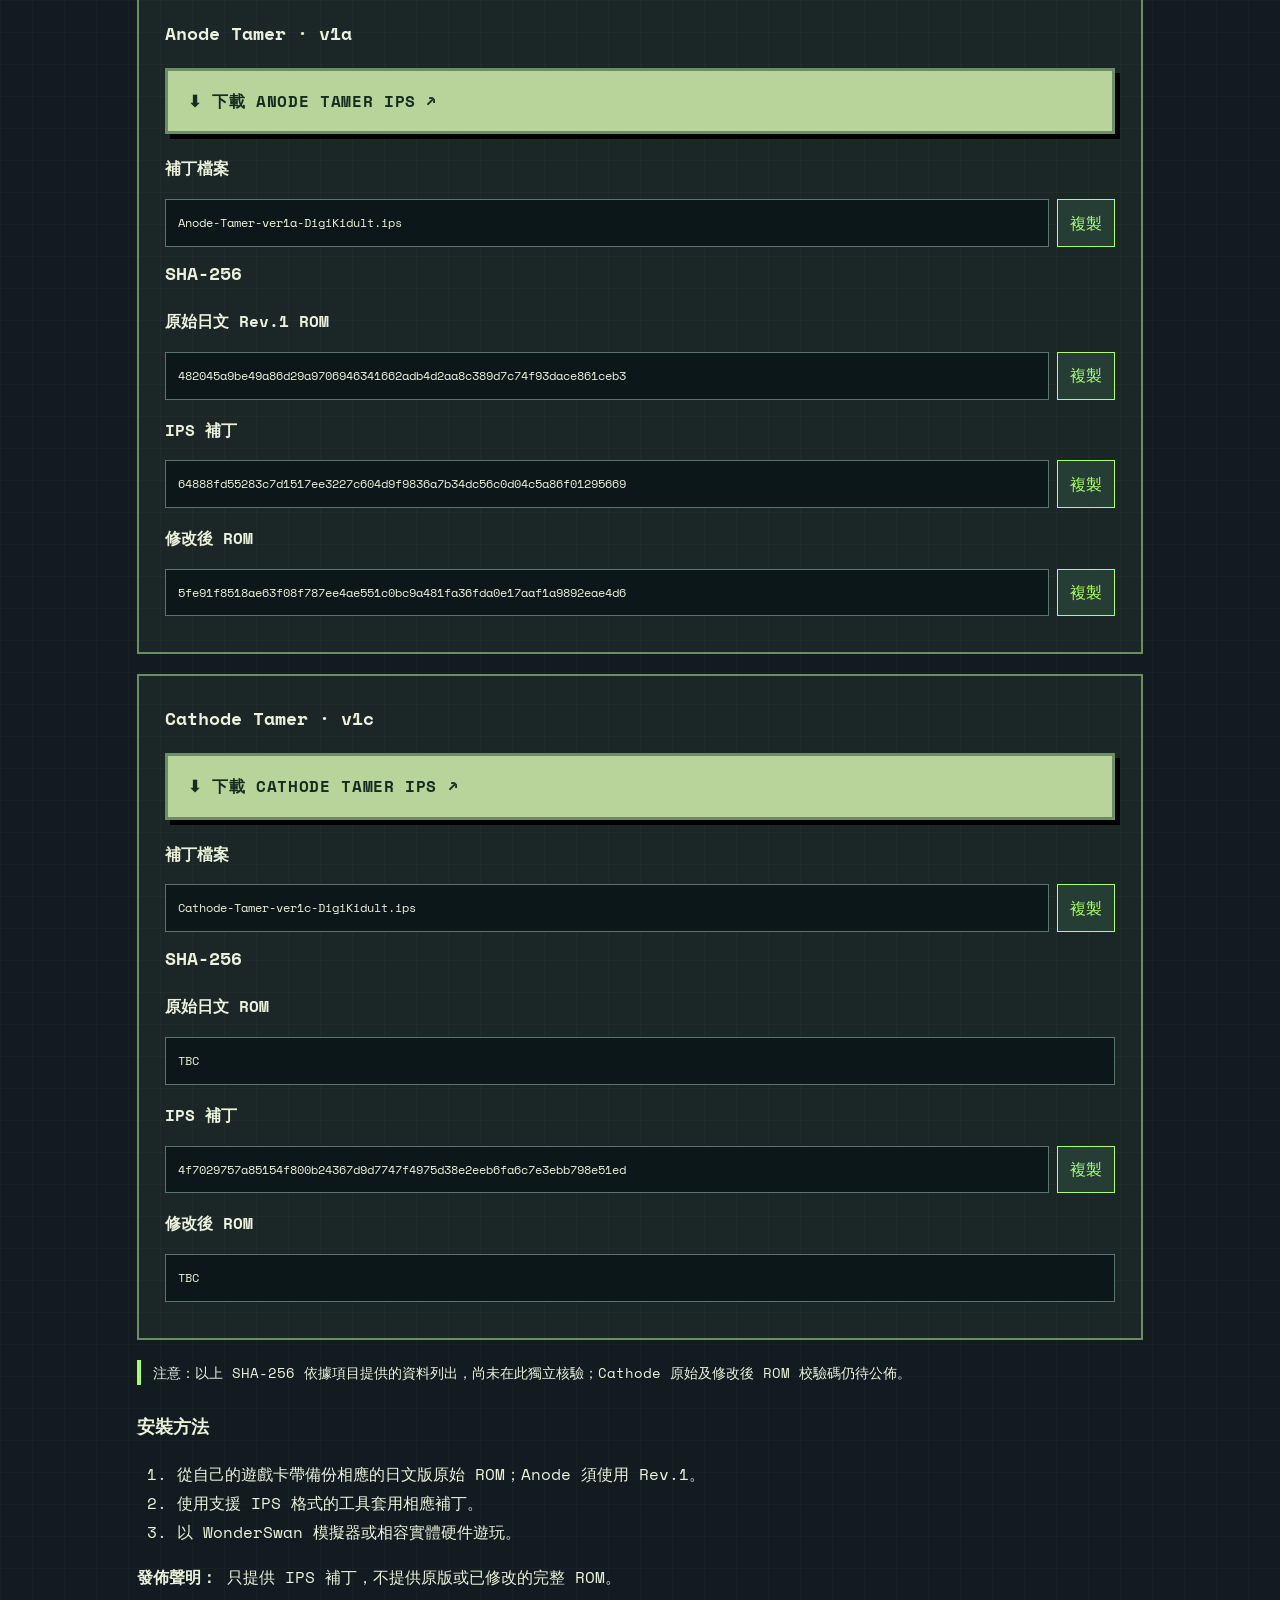
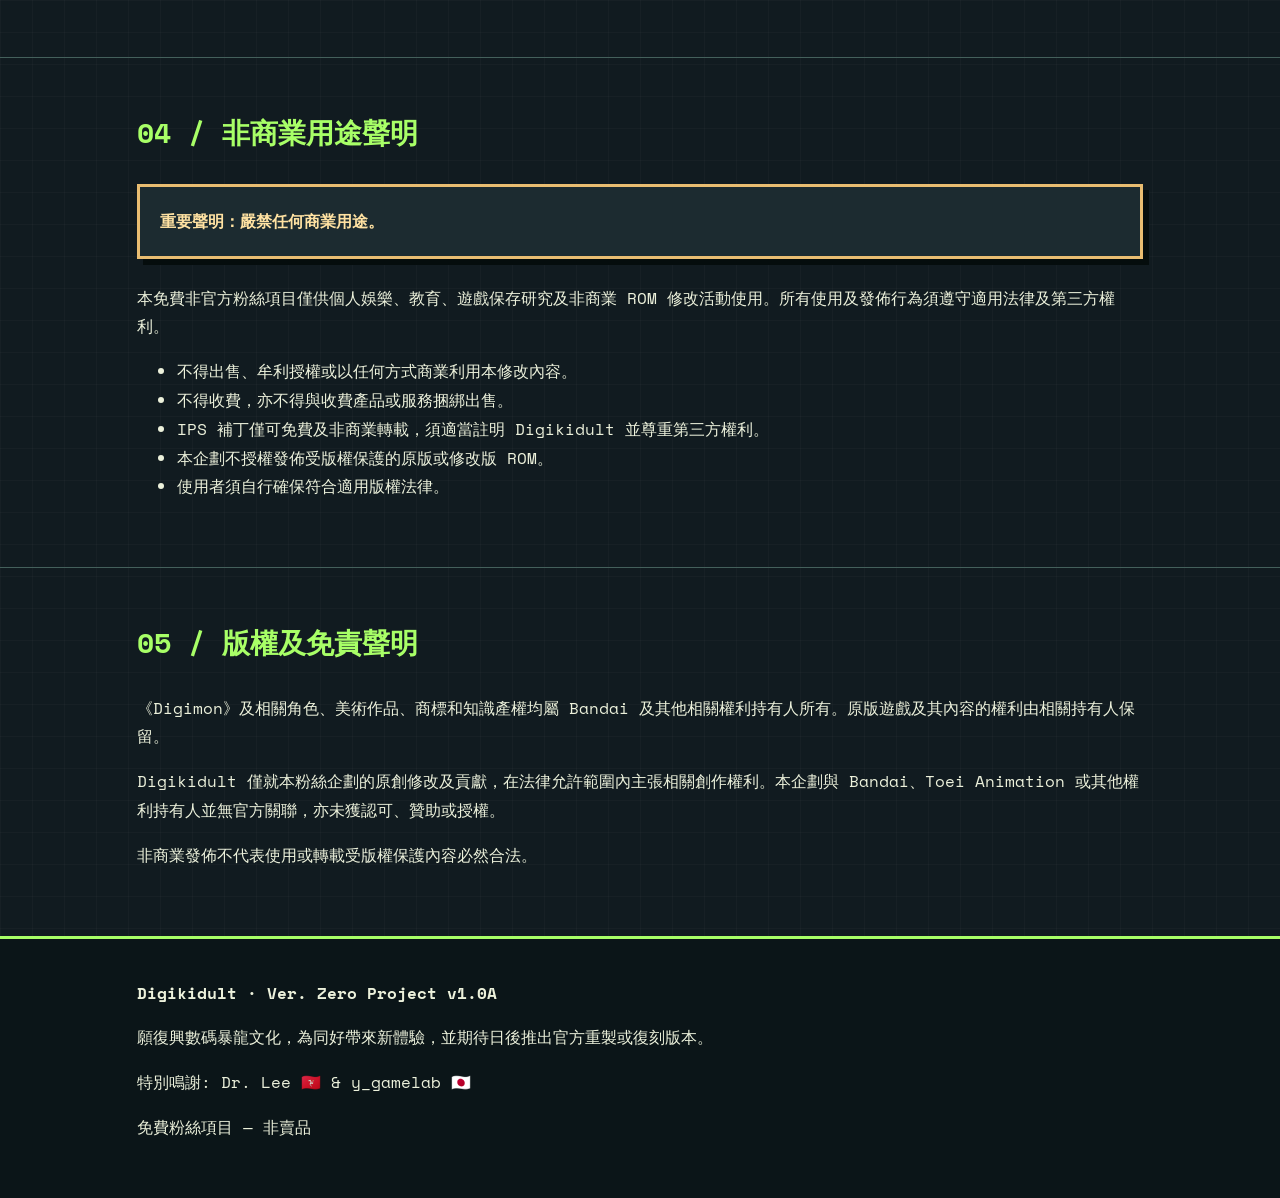
==== commit d34f2d4a: "Add files via upload" ====
--- a/index-zh-TW.html
+++ b/index-zh-TW.html
@@ -3,10 +3,10 @@
 <html lang="zh-Hant"><head><meta charset="utf-8"/><meta content="width=device-width,initial-scale=1" name="viewport"/><meta content="Digimon Adventure: Anode Tamer — Ver. Zero Project v1.0A. Free non-commercial WonderSwan fan-made IPS patch." name="description"/><title>Ver. Zero Project v1.0A — 繁體中文</title><style>@import url('https://fonts.googleapis.com/css2?family=Press+Start+2P&family=Space+Mono:wght@400;700&display=swap');
 :root{--bg:#111b20;--surface:#1c2b30;--surface2:#23383d;--ink:#ecf1db;--muted:#b5c4b7;--accent:#a8ff67;--border:#577b70;--lcd:#b8d49a;--lcd-ink:#243b2a}*{box-sizing:border-box}html{scroll-behavior:smooth;scroll-padding-top:90px}body{margin:0;color:var(--ink);background:var(--bg);font-family:'Space Mono',ui-monospace,monospace;line-height:1.8;background-image:linear-gradient(#ffffff06 1px,transparent 1px),linear-gradient(90deg,#ffffff06 1px,transparent 1px);background-size:32px 32px}body.lcd-alt{--accent:#7de2ff;--lcd:#acd5e2;--lcd-ink:#1e4255}a{color:var(--accent)}button{font:inherit;cursor:pointer}button:focus-visible,a:focus-visible,img:focus-visible{outline:3px solid var(--accent);outline-offset:4px}.wrap{max-width:1050px;margin:auto;padding:0 22px}.top{position:sticky;top:0;z-index:10;background:#0c171af2;border-bottom:3px solid var(--accent);backdrop-filter:blur(12px)}.topin{display:flex;gap:15px;align-items:center;justify-content:space-between;min-height:66px;flex-wrap:wrap}.brand{text-decoration:none;font-size:12px;color:var(--accent);font-weight:bold}.lang{display:flex;gap:6px}.lang a,#theme-button{padding:6px 10px;border:1px solid #68877a;text-decoration:none;color:var(--ink);font-size:12px;background:transparent}.lang a[aria-current=page]{background:var(--accent);color:#112017}#theme-button{color:var(--accent)}.hero{margin:35px 0 20px;padding:clamp(18px,4vw,38px);background:var(--surface);position:relative}.pixel-frame,.panel,.meta>div,.notice,.device-console{border:3px solid #678b75;box-shadow:6px 6px 0 #050d0d}.bootbar,.eyebrow,.lcd-label,.console-top,.console-tip{font-size:10px;letter-spacing:1px;color:var(--accent)}.bootbar{border-bottom:1px dashed #5b7c68;padding-bottom:12px;margin-bottom:25px}.hero h1{font-size:clamp(25px,4vw,47px);line-height:1.3;margin:15px 0;color:#f5f7e7;letter-spacing:-1px}.lead{font-size:16px;max-width:780px}.chips,.actions,.links{display:flex;gap:10px;flex-wrap:wrap}.chip{font-size:11px;padding:3px 10px;border:1px solid var(--accent);color:var(--accent)}.actions{margin:25px 0}.btn,.retro-button{display:inline-block;border:2px solid var(--accent);background:var(--accent);color:#12241a;text-decoration:none;font-weight:bold;padding:10px 15px;box-shadow:4px 4px 0 #050b0c}.btn.alt{background:transparent;color:var(--accent)}.btn:hover,.retro-button:hover{transform:translate(2px,2px);box-shadow:2px 2px 0 #050b0c}.heroimg{margin-top:18px;width:100%;max-height:480px;object-fit:contain;background:#111;border:5px solid #778c7e;image-rendering:auto}.links{padding:18px 0 25px}.links a{padding:8px 11px;background:#1d3033;text-decoration:none;border-left:3px solid var(--accent);font-size:12px}.content{padding:50px 0;border-top:1px solid #44605b}.content h2{font-size:clamp(20px,3vw,28px);color:var(--accent);margin:0 0 25px}.content h3{font-size:18px;margin-top:25px}.meta{display:grid;grid-template-columns:repeat(2,minmax(0,1fr));gap:12px;margin-top:24px}.meta>div{padding:15px;background:var(--surface);overflow-wrap:anywhere}.meta strong{display:block;color:var(--accent);font-size:12px}.feature{display:grid;grid-template-columns:1.2fr 1fr;gap:25px;align-items:start}.feature img{width:100%;border:5px solid #829986;background:#080c0b}.panel,.notice{padding:20px;background:var(--surface);margin:25px 0}.notice,.patch-warning{border-color:#e9bd71;color:#ffe2a2}.patch-warning{margin:20px 0;font-weight:bold;font-size:12px}.tablewrap{overflow-x:auto}table{border-collapse:collapse;width:100%}th,td{border:1px solid #658477;padding:12px;text-align:left}th{color:var(--accent);background:#132524}.hash-row{display:flex;align-items:stretch;gap:8px;margin:10px 0}.hash{flex:1;min-width:0;overflow-wrap:anywhere;background:#0b1719;padding:12px;border:1px solid #58766a;font-size:12px}.copy-btn{background:#263d36;color:var(--accent);border:1px solid var(--accent);padding:0 12px}.copy-btn:hover{background:#3a5548}footer{background:#0b1518;padding:40px 0;border-top:3px solid var(--accent)}.device-console{max-width:620px;margin:34px auto 10px;padding:18px 20px 23px;background:#455b54;border-radius:14px 14px 28px 14px;border-color:#a6b8a8;transform:rotate(-.5deg)}.console-top{display:flex;justify-content:space-between;gap:10px;color:#dce6d3;margin-bottom:10px}.power-led{color:#d6ff72}.lcd{border:9px solid #293d39;background:var(--lcd);color:var(--lcd-ink);min-height:235px;text-align:center;padding:18px 10px;box-shadow:inset 0 0 20px #233d3540;position:relative;overflow:hidden}.lcd:after{content:'';pointer-events:none;position:absolute;inset:0;background:repeating-linear-gradient(0deg,transparent 0 3px,#18291b12 3px 4px)}.lcd-label{color:var(--lcd-ink);font-weight:bold}.lcd-creature{font-family:monospace;font-size:26px;line-height:1.2;white-space:pre;margin:16px 0;animation:bob 2s steps(2,end) infinite}.lcd-meter{display:flex;gap:4px;justify-content:center;margin-top:12px}.lcd-meter span{height:8px;width:24px;background:var(--lcd-ink);opacity:.25}.lcd-meter span.active{opacity:1}.console-controls{display:flex;align-items:center;gap:12px;margin-top:18px}.retro-button{border-color:#172a25;background:#202f2c;color:#e2ffcf;border-radius:6px;font-size:12px}.console-tip{margin-left:auto;color:#dce6d3}.zoomable{cursor:zoom-in}#image-dialog{border:3px solid var(--accent);padding:15px;background:#0b1719;max-width:min(94vw,1100px);max-height:92vh;color:white}#image-dialog::backdrop{background:#000d}#image-dialog img{display:block;max-width:100%;max-height:78vh;object-fit:contain}.dialog-close{display:block;margin:0 0 10px auto;background:var(--accent);border:0;padding:5px 12px}@keyframes bob{50%{transform:translateY(-6px)}}@media(max-width:650px){.topin{justify-content:center;padding:10px 0}.feature,.meta{grid-template-columns:1fr}.hero{margin-top:20px}.hero h1{font-size:25px}.hash-row{flex-direction:column}.copy-btn{padding:9px}.console-top{font-size:8px}.lcd-creature{font-size:21px}.content{padding:35px 0}}@media(prefers-reduced-motion:reduce){*,*:before,*:after{animation:none!important;scroll-behavior:auto!important}}
 
-.patch-download{display:block;margin:12px 0;padding:16px 20px;background:#b8d49a;color:#172c20!important;border:3px solid #6b8e66;box-shadow:5px 5px 0 #000;font-weight:900;text-decoration:none;letter-spacing:.04em;transition:transform .15s,background .15s}.patch-download:hover,.patch-download:focus-visible{background:#d4f6b4;transform:translate(-2px,-2px)}.patch-download-note{font-size:.88rem;border-left:4px solid #a8ff67;padding-left:12px;margin:18px 0 24px}</style><link href="index.html" hreflang="en" rel="alternate"/><link href="index-zh-TW.html" hreflang="zh-Hant" rel="alternate"/></head><body data-lang="zh"><header class="top"><div class="wrap topin"><a class="brand" href="#top">VER. ZERO // v1.0A</a><div aria-label="Language" class="lang"><a href="index.html">EN</a><a aria-current="page" href="index-zh-TW.html">繁體中文</a></div><button aria-label="Toggle LCD color theme" id="theme-button" title="Toggle LCD theme" type="button">◐ LCD</button></div></header><main id="top"><div class="wrap"><div class="hero pixel-frame"><div aria-label="System status" class="bootbar">● SYSTEM ONLINE    //    WS-1999    //    VER.ZERO v1.0A</div><div class="eyebrow">1999 WonderSwan · 粉絲再現計劃</div><h1>數碼暴龍大冒險：陽極馴獸師<br/>Ver. Zero Project</h1><p class="lead">V 龍獸再度登場！昔日活動限定數碼暴龍以全新遊戲獎勵方式回歸，並加入限定合體技能。</p><div class="chips"><span class="chip">v1.0A</span><span class="chip">Bandai WonderSwan</span><span class="chip">已完成</span><span class="chip">免費 · 非商業</span></div><div class="actions"><a class="btn" href="#patch">補丁及安裝</a><a class="btn alt" href="#features">查看升級內容</a></div><img alt="Digimon Adventure Anode Tamer WonderSwan title screen" class="heroimg zoomable" decoding="async" loading="lazy" src="[data-uri]